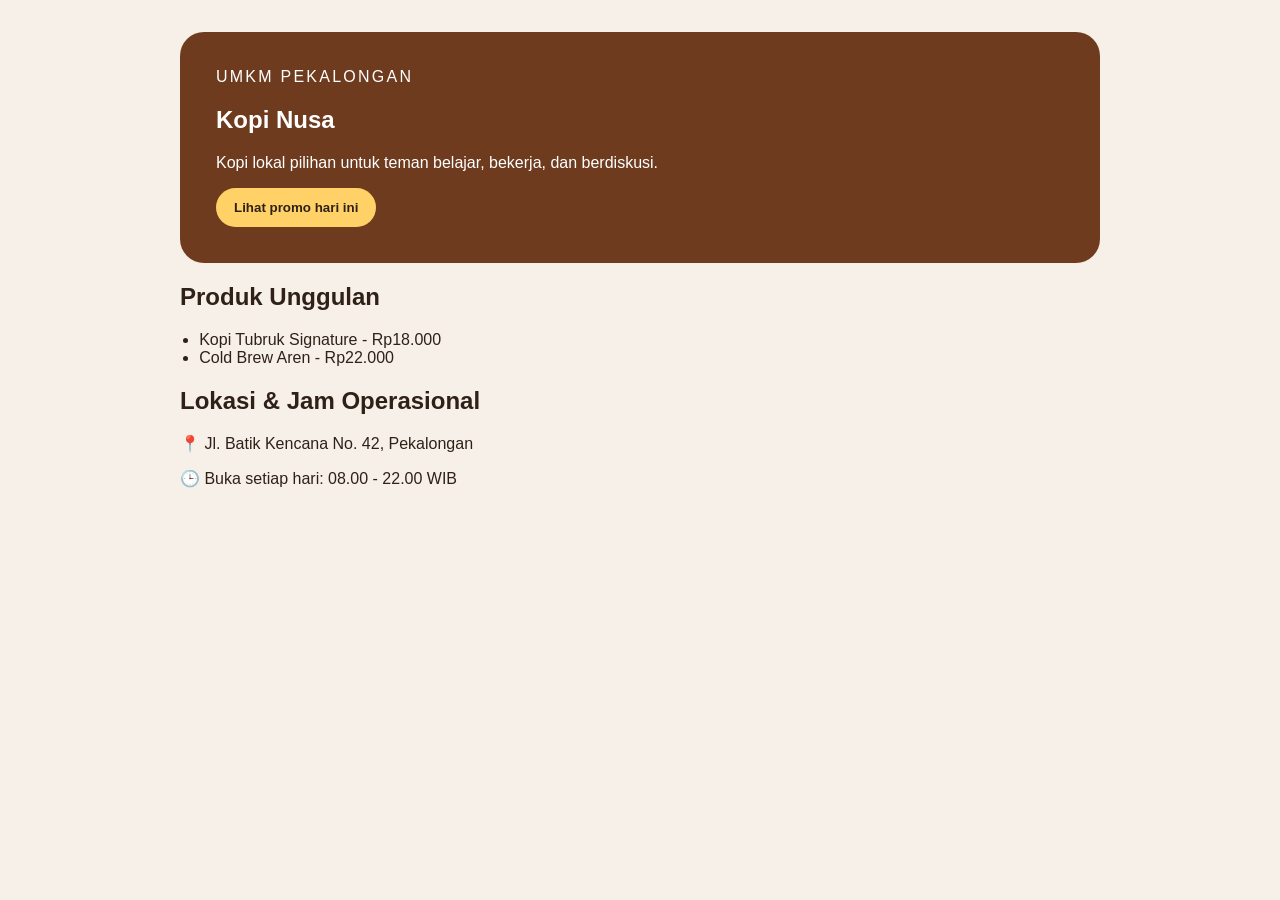
==== index.html @ 7a302ea6 "feat: tambah section informasi lokasi dan jam buka UMKM" ====
<!DOCTYPE html>
<html lang="id">
    <head>
        <meta charset="UTF-8"/>
        <meta name="viewport" content="width=device-width, initial-scale=1">
        <title>Kopi Nusa - Website UMKM</title>
        <link rel="stylesheet" href="css/style.css">
  </head>
  <body>
    <main class="page">
      <section class="hero">
        <p class="eyebrow">UMKM Pekalongan</p>
        <h1>Kopi Nusa</h1>
        <p>Kopi lokal pilihan untuk teman belajar, bekerja, dan berdiskusi.</p>
        <button id="promoButton" type="button">Lihat promo hari ini</button>
      </section>
      
        <section aria-labelledby="produk-title">
          <h2 id="produk-title">Produk Unggulan</h2>
          <ul class="products">
            <li>Kopi Tubruk Signature - Rp18.000</li>
            <li>Cold Brew Aren - Rp22.000</li>
          </ul>
        </section>

        <!-- Tambahan Section Jam Buka dan Lokasi -->
        <section aria-labelledby="lokasi-title">
          <h2 id="lokasi-title">Lokasi & Jam Operasional</h2>
          <p>📍 Jl. Batik Kencana No. 42, Pekalongan</p>
          <p>🕒 Buka setiap hari: 08.00 - 22.00 WIB</p>
        </section>
      </main>
      <script src="js/script.js"></script>
    </body>
  </html>
---- css/style.css ----
body {
  margin: 0;
  color: #2f2118;
  background: #f6f0e8;
  font-family: Arial, sans-serif;
}

.page {
  max-width: 920px;
  margin: 0 auto;
  padding: 32px 20px;
}

.hero {
  padding: 36px;
  color: white;
  background: #6f3b1f;
  border-radius: 24px;
}

.eyebrow {
  margin: 0 0 8px;
  letter-spacing: 0.14em;
  text-transform: uppercase;
}

.products {
  padding-left: 1.2rem;
}

button {
  padding: 12px 18px;
  color: #2f2118;
  font-weight: 700;
  cursor: pointer;
  background: #ffd166;
  border: 0;
  border-radius: 999px;
}
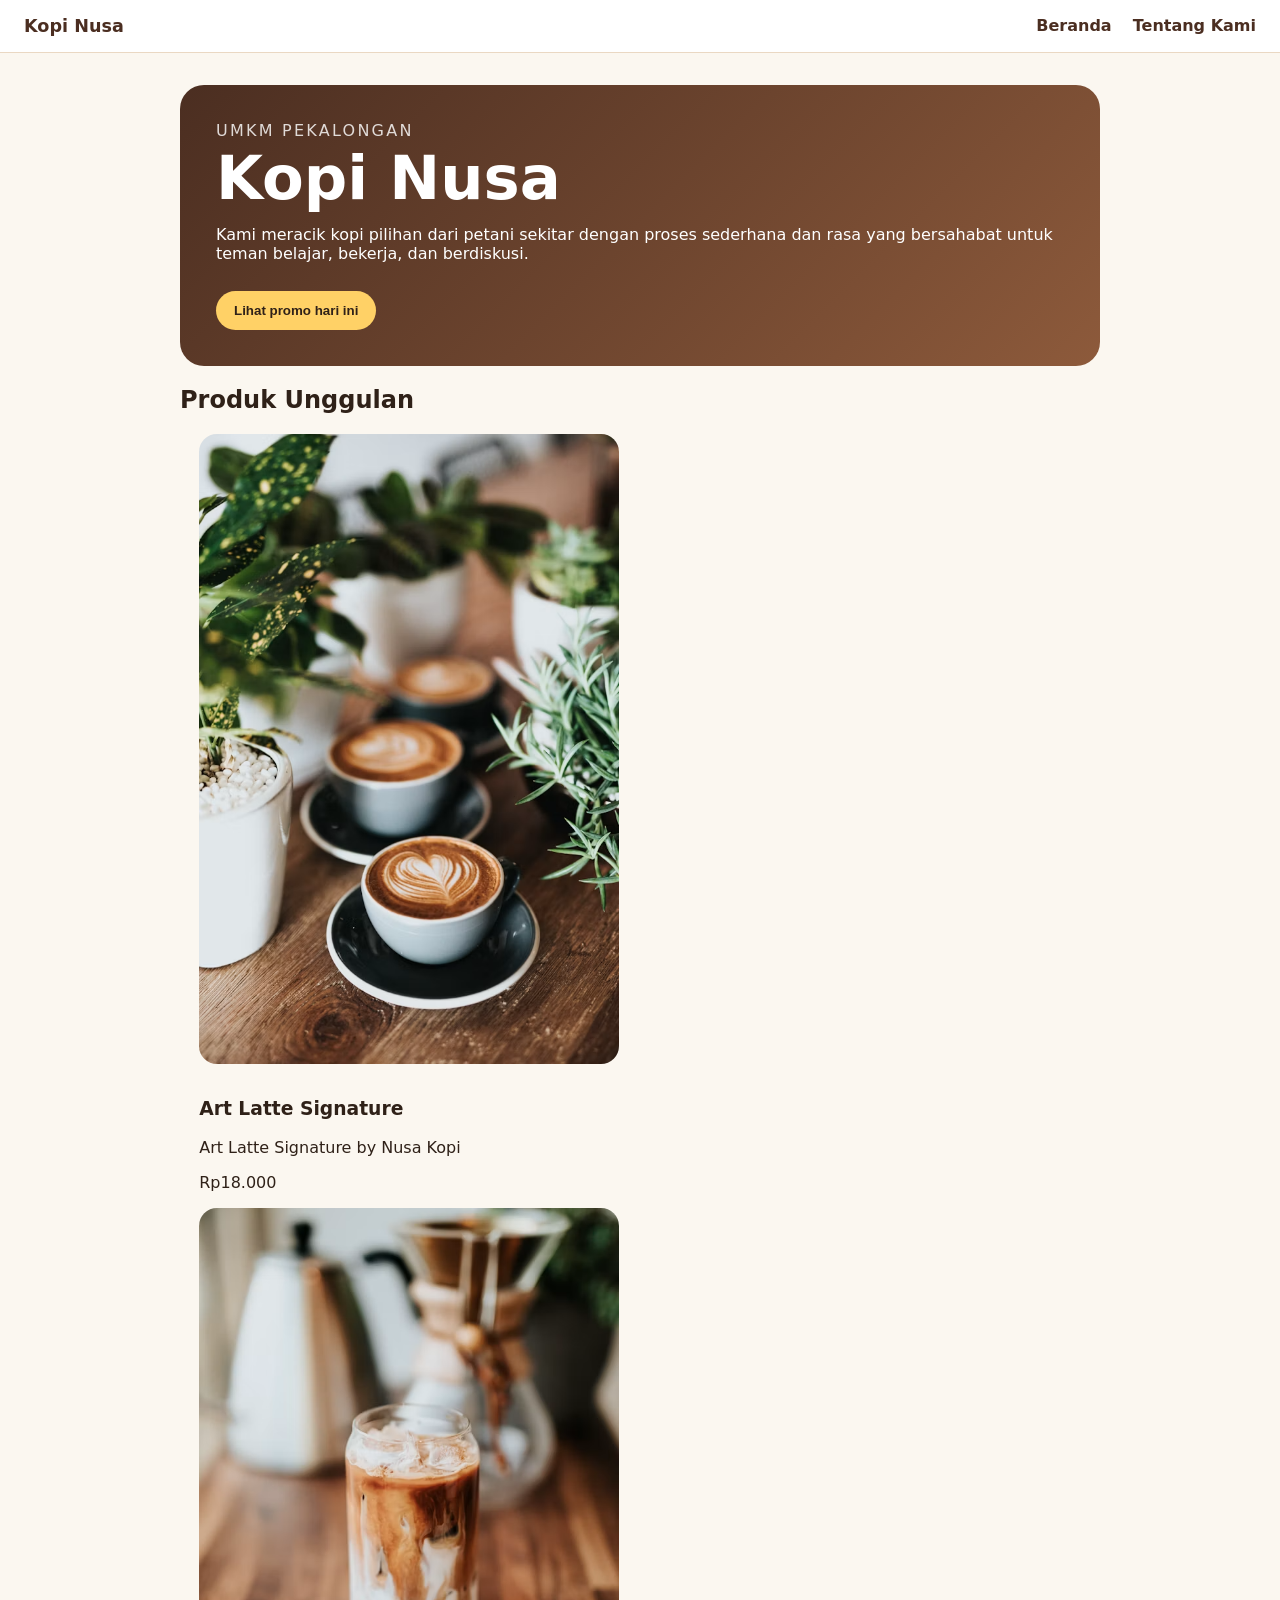
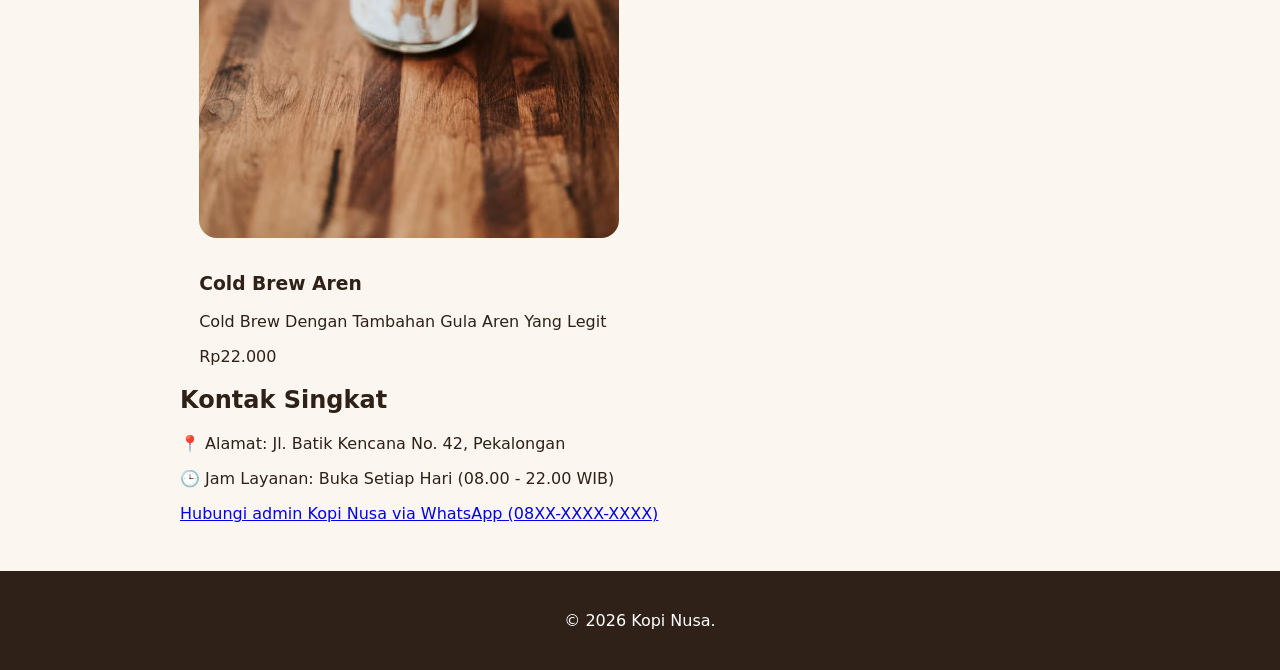
==== commit 3382e17c: "feat: Implementasi landmark semantik" ====
--- a/index.html
+++ b/index.html
@@ -1,35 +1,62 @@
 <!DOCTYPE html>
 <html lang="id">
-    <head>
-        <meta charset="UTF-8"/>
-        <meta name="viewport" content="width=device-width, initial-scale=1">
-        <title>Kopi Nusa - Website UMKM</title>
-        <link rel="stylesheet" href="css/style.css">
-  </head>
-  <body>
-    <main class="page">
-      <section class="hero">
-        <p class="eyebrow">UMKM Pekalongan</p>
-        <h1>Kopi Nusa</h1>
-        <p>Kopi lokal pilihan untuk teman belajar, bekerja, dan berdiskusi.</p>
-        <button id="promoButton" type="button">Lihat promo hari ini</button>
-      </section>
+<head>
+    <meta charset="UTF-8"/>
+    <meta name="viewport" content="width=device-width, initial-scale=1">
+    <title>Kopi Nusa - Beranda</title>
+    <link rel="stylesheet" href="css/style.css">
+</head>
+<body>
+    <a href="#konten" class="skip-link">Lewati ke konten utama</a>
+
+    <header class="site-header">
+        <a class="brand" href="index.html">Kopi Nusa</a>
+        <nav aria-label="Navigasi Utama">
+            <a href="index.html" aria-current="page">Beranda</a>
+            <a href="tentang.html">Tentang Kami</a>
+        </nav>
+    </header>
+
+    <main id="konten" class="page">
+        <section class="hero" aria-labelledby="hero-title">
+            <p class="eyebrow">UMKM Pekalongan</p>
+            <h1 id="hero-title">Kopi Nusa</h1>
+            <p>Kami meracik kopi pilihan dari petani sekitar dengan proses sederhana dan rasa yang bersahabat untuk teman belajar, bekerja, dan berdiskusi.</p>
+            <button id="promoButton" type="button">Lihat promo hari ini</button>
+        </section>
       
         <section aria-labelledby="produk-title">
-          <h2 id="produk-title">Produk Unggulan</h2>
-          <ul class="products">
-            <li>Kopi Tubruk Signature - Rp18.000</li>
-            <li>Cold Brew Aren - Rp22.000</li>
-          </ul>
+            <h2 id="produk-title">Produk Unggulan</h2>
+            <div class="products">
+                <article>
+                    <img class="profile-image" src="assets/images/art-latte.png" alt="Secangkir Art Latte Signature hangat di atas meja kayu" />
+                    <h3>Art Latte Signature</h3>
+                    <p>Art Latte Signature by Nusa Kopi</p>
+                    <p>Rp18.000</p>
+                </article>
+                <article>
+                    <img class="profile-image" src="assets/images/aren-cold-brew.png" alt="Es Cold Brew Aren segar dalam gelas kaca" />
+                    <h3>Cold Brew Aren</h3>
+                    <p>Cold Brew Dengan Tambahan Gula Aren Yang Legit</p>
+                    <p>Rp22.000</p>
+                </article>
+            </div>
         </section>
 
-        <!-- Tambahan Section Jam Buka dan Lokasi -->
-        <section aria-labelledby="lokasi-title">
-          <h2 id="lokasi-title">Lokasi & Jam Operasional</h2>
-          <p>📍 Jl. Batik Kencana No. 42, Pekalongan</p>
-          <p>🕒 Buka setiap hari: 08.00 - 22.00 WIB</p>
+        <section id="kontak-singkat" aria-labelledby="kontak-heading">
+            <h2 id="kontak-heading">Kontak Singkat</h2>
+            <p>📍 Alamat: Jl. Batik Kencana No. 42, Pekalongan</p>
+            <p>🕒 Jam Layanan: Buka Setiap Hari (08.00 - 22.00 WIB)</p>
+            <p>
+                <a href="https://wa.me/+6287643467357" target="_blank" rel="noopener noreferrer">Hubungi admin Kopi Nusa via WhatsApp (08XX-XXXX-XXXX)</a>
+            </p>
         </section>
-      </main>
-      <script src="js/script.js"></script>
-    </body>
-  </html>+    </main>
+
+    <footer class="site-footer">
+        <p>&copy; 2026 Kopi Nusa.</p>
+    </footer>
+
+    <script src="js/script.js"></script>
+</body>
+</html>
--- a/css/style.css
+++ b/css/style.css
@@ -1,35 +1,107 @@
 body {
   margin: 0;
+  background: #fbf7f0;
   color: #2f2118;
-  background: #f6f0e8;
-  font-family: Arial, sans-serif;
+  font-family: system-ui, -apple-system, BlinkMacSystemFont, "Segoe UI", sans-serif;
 }
 
-.page {
+main.page {
   max-width: 920px;
   margin: 0 auto;
   padding: 32px 20px;
 }
 
+.skip-link { 
+  position: absolute; 
+  left: -9999px; 
+  padding: 8px 12px; 
+  color: white; 
+  background: #2f2118; 
+}
+.skip-link:focus { top: 8px; left: 8px; }
+
+a:focus-visible, button:focus-visible { 
+  outline: 3px solid #2563eb; 
+  outline-offset: 4px; 
+}
+
+.site-header {
+  position: sticky;
+  top: 0;
+  padding: 16px 24px;
+  background: white;
+  border-bottom: 1px solid #ead8c3;
+}
+
+.site-header::after {
+  content: "";
+  display: table;
+  clear: both;
+}
+
+.brand {
+  float: left;
+  color: #4b2e21;
+  font-weight: 800;
+  font-size: 1.1rem;
+  text-decoration: none;
+}
+
+nav {
+  float: right;
+}
+
+nav a {
+  display: inline-block;
+  margin-left: 16px;
+  color: #4b2e21;
+  font-weight: 700;
+  text-decoration: none;
+}
+
+nav a[aria-current="page"] { 
+  font-weight: 800;
+}
+
 .hero {
   padding: 36px;
+  border-radius: 24px;
+  background: linear-gradient(135deg, #4b2e21, #8d5a3b);
   color: white;
-  background: #6f3b1f;
-  border-radius: 24px;
 }
 
 .eyebrow {
   margin: 0 0 8px;
   letter-spacing: 0.14em;
   text-transform: uppercase;
+  opacity: 0.82;
+}
+
+h1 {
+  margin: 0 0 16px 0;
+  font-size: clamp(2rem, 7vw, 3.8rem);
+  line-height: 1;
 }
 
 .products {
   padding-left: 1.2rem;
 }
 
+.profile-image {
+  width: 100%;
+  max-width: 420px;
+  border-radius: 18px;
+  object-fit: cover;
+  margin-bottom: 12px;
+}
+
+ul {
+  line-height: 1.8;
+}
+
 button {
   padding: 12px 18px;
+  margin-top: 12px;
   color: #2f2118;
   font-weight: 700;
   cursor: pointer;
@@ -37,3 +109,10 @@
   border: 0;
   border-radius: 999px;
 }
+
+.site-footer {
+  padding: 24px;
+  background: #2f2118;
+  color: white;
+  text-align: center;
+}
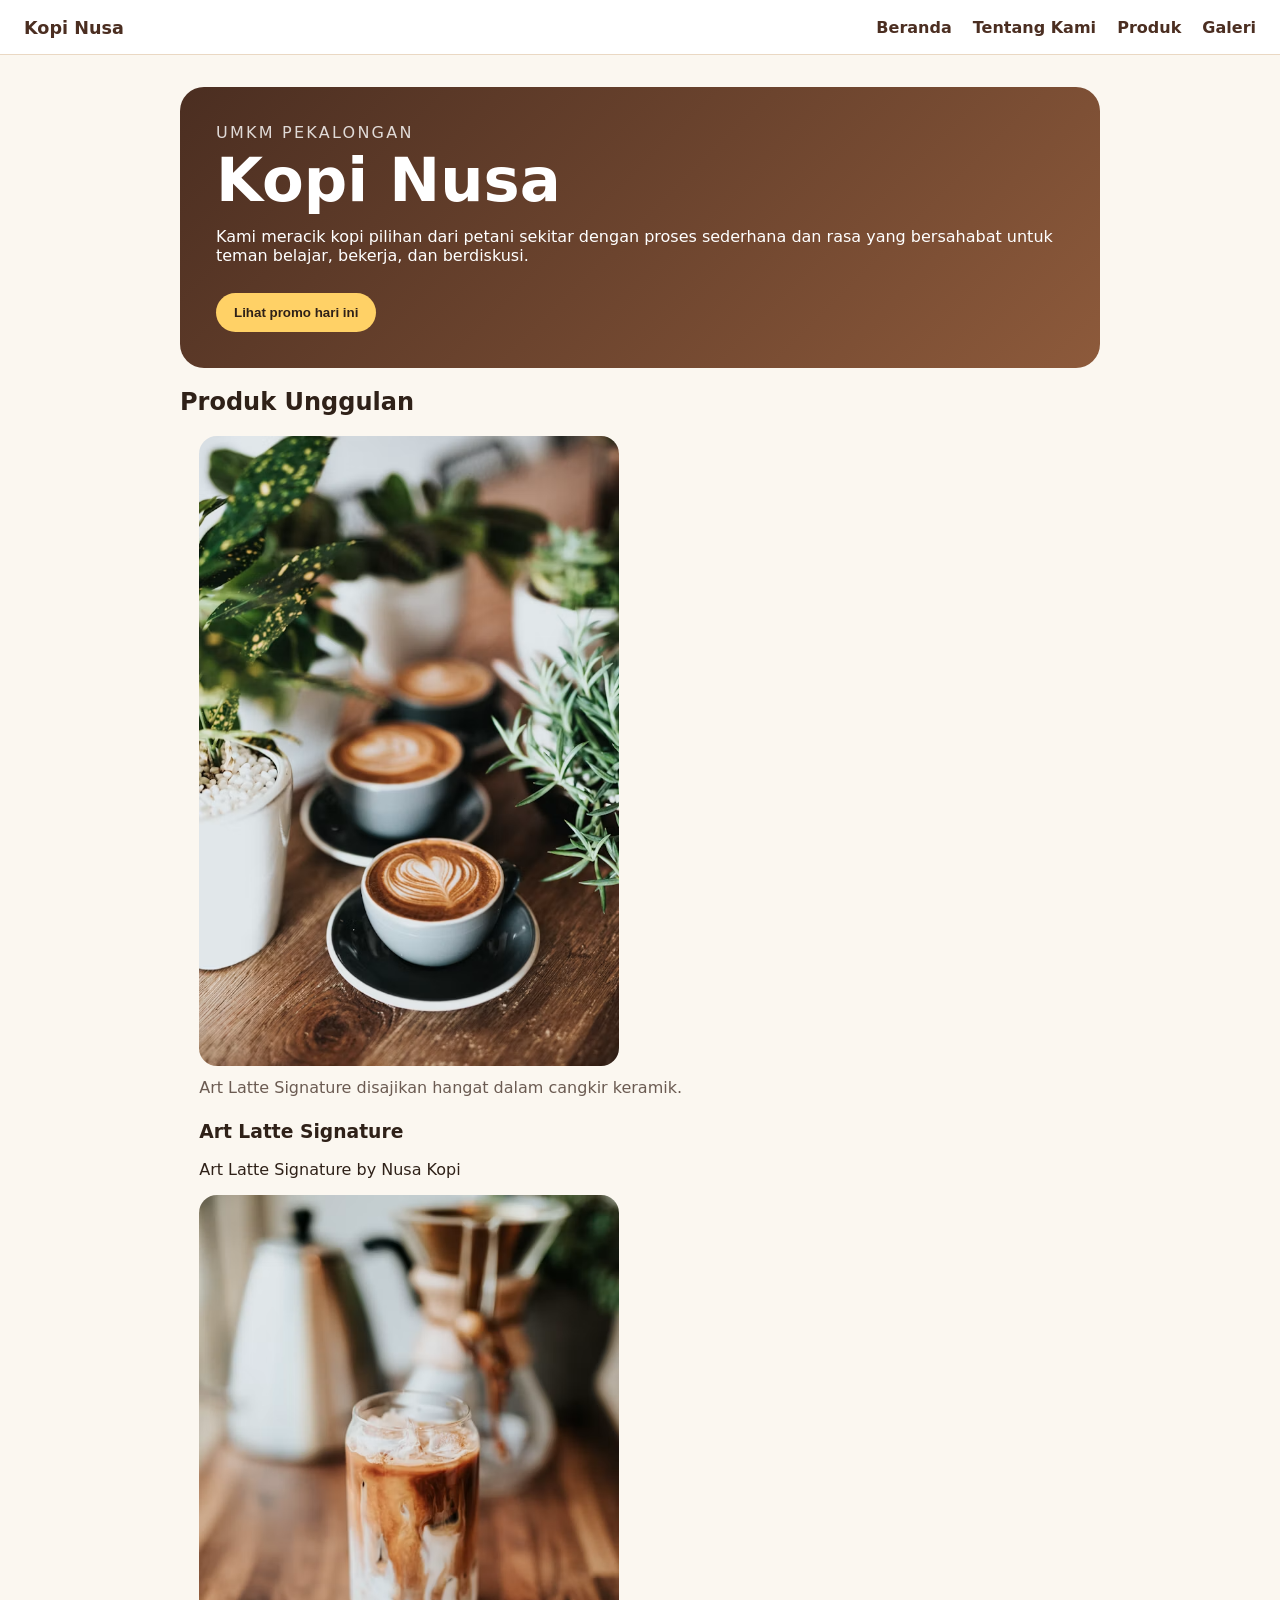
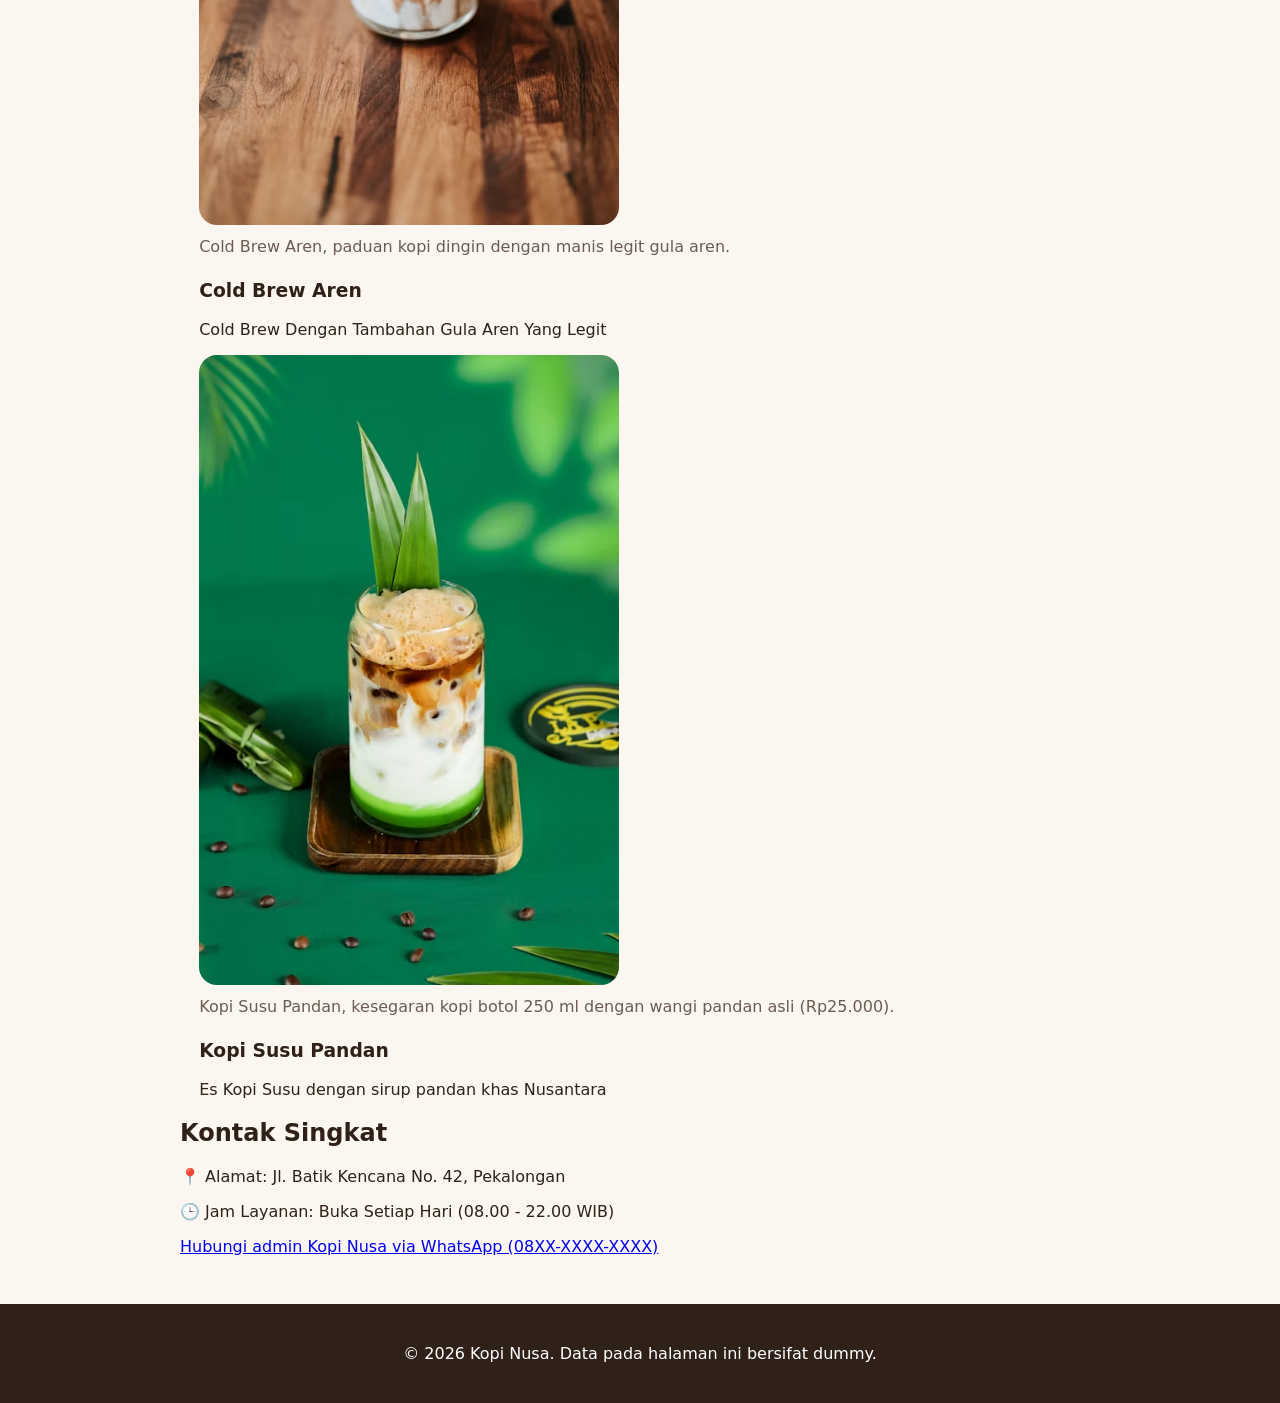
==== commit 6c085ef2: "Menyelesaikan P03: Menambahkan Media, Tabel, dan Katalog" ====
--- a/index.html
+++ b/index.html
@@ -10,10 +10,14 @@
     <a href="#konten" class="skip-link">Lewati ke konten utama</a>
 
     <header class="site-header">
-        <a class="brand" href="index.html">Kopi Nusa</a>
-        <nav aria-label="Navigasi Utama">
-            <a href="index.html" aria-current="page">Beranda</a>
-            <a href="tentang.html">Tentang Kami</a>
+        <nav class="nav" aria-label="Navigasi utama">
+            <a class="brand" href="index.html">Kopi Nusa</a>
+            <ul>
+                <li><a aria-current="page" href="index.html">Beranda</a></li>
+                <li><a href="tentang.html">Tentang Kami</a></li>
+                <li><a href="produk.html">Produk</a></li>
+                <li><a href="galeri.html">Galeri</a></li>
+            </ul>
         </nav>
     </header>
 
@@ -29,16 +33,32 @@
             <h2 id="produk-title">Produk Unggulan</h2>
             <div class="products">
                 <article>
-                    <img class="profile-image" src="assets/images/art-latte.png" alt="Secangkir Art Latte Signature hangat di atas meja kayu" />
+                    <figure>
+                        <img class="profile-image" src="assets/images/art-latte.png" alt="Secangkir Art Latte Signature hangat di atas meja kayu dengan pola latte art daun" />
+                        <figcaption>Art Latte Signature disajikan hangat dalam cangkir keramik.</figcaption>
+                    </figure>
                     <h3>Art Latte Signature</h3>
                     <p>Art Latte Signature by Nusa Kopi</p>
-                    <p>Rp18.000</p>
                 </article>
                 <article>
-                    <img class="profile-image" src="assets/images/aren-cold-brew.png" alt="Es Cold Brew Aren segar dalam gelas kaca" />
+                    <figure>
+                        <img class="profile-image" src="assets/images/aren-cold-brew.png" alt="Es Cold Brew Aren segar dalam gelas kaca transparan dengan es batu" />
+                        <figcaption>Cold Brew Aren, paduan kopi dingin dengan manis legit gula aren.</figcaption>
+                    </figure>
                     <h3>Cold Brew Aren</h3>
                     <p>Cold Brew Dengan Tambahan Gula Aren Yang Legit</p>
-                    <p>Rp22.000</p>
+                </article>
+                <article>
+                    <figure>
+                        <img class="profile-image" 
+                             src="assets/images/kopi-susu-pandan.png" 
+                             srcset="assets/images/kopi-susu-pandan.png 400w, assets/images/kopi-susu-pandan.png 800w" 
+                             sizes="(max-width: 600px) 400px, 800px" 
+                             alt="Es kopi susu dengan gradasi sirup pandan hijau di bagian bawah gelas kaca" />
+                        <figcaption>Kopi Susu Pandan, kesegaran kopi botol 250 ml dengan wangi pandan asli (Rp25.000).</figcaption>
+                    </figure>
+                    <h3>Kopi Susu Pandan</h3>
+                    <p>Es Kopi Susu dengan sirup pandan khas Nusantara</p>
                 </article>
             </div>
         </section>
@@ -54,7 +74,7 @@
     </main>
 
     <footer class="site-footer">
-        <p>&copy; 2026 Kopi Nusa.</p>
+        <p>&copy; 2026 Kopi Nusa. Data pada halaman ini bersifat dummy.</p>
     </footer>
 
     <script src="js/script.js"></script>
--- a/css/style.css
+++ b/css/style.css
@@ -47,19 +47,31 @@
   text-decoration: none;
 }
 
-nav {
-  float: right;
+.nav {
+  display: block;
 }
 
-nav a {
+.nav ul {
+  float: right;
+  list-style: none;
+  margin: 0;
+  padding: 0;
+}
+
+.nav li {
   display: inline-block;
   margin-left: 16px;
+}
+
+.nav a {
   color: #4b2e21;
   font-weight: 700;
   text-decoration: none;
+  display: inline-block;
+  padding-top: 2px;
 }
 
-nav a[aria-current="page"] { 
+.nav a[aria-current="page"] { 
   font-weight: 800;
 }
 
@@ -92,10 +104,9 @@
   max-width: 420px;
   border-radius: 18px;
   object-fit: cover;
-  margin-bottom: 12px;
 }
 
-ul {
+main ul {
   line-height: 1.8;
 }
 
@@ -115,4 +126,12 @@
   background: #2f2118;
   color: white;
   text-align: center;
-}+}
+
+img { max-width: 100%; height: auto; }
+figure { margin: 0 0 24px; }
+figcaption { margin-top: 8px; color: #6b5b52; }
+table { width: 100%; border-collapse: collapse; }
+caption { margin-bottom: 8px; font-weight: 700; text-align: left; }
+th,
+td { padding: 10px; text-align: left; border: 1px solid #dccbbc; }
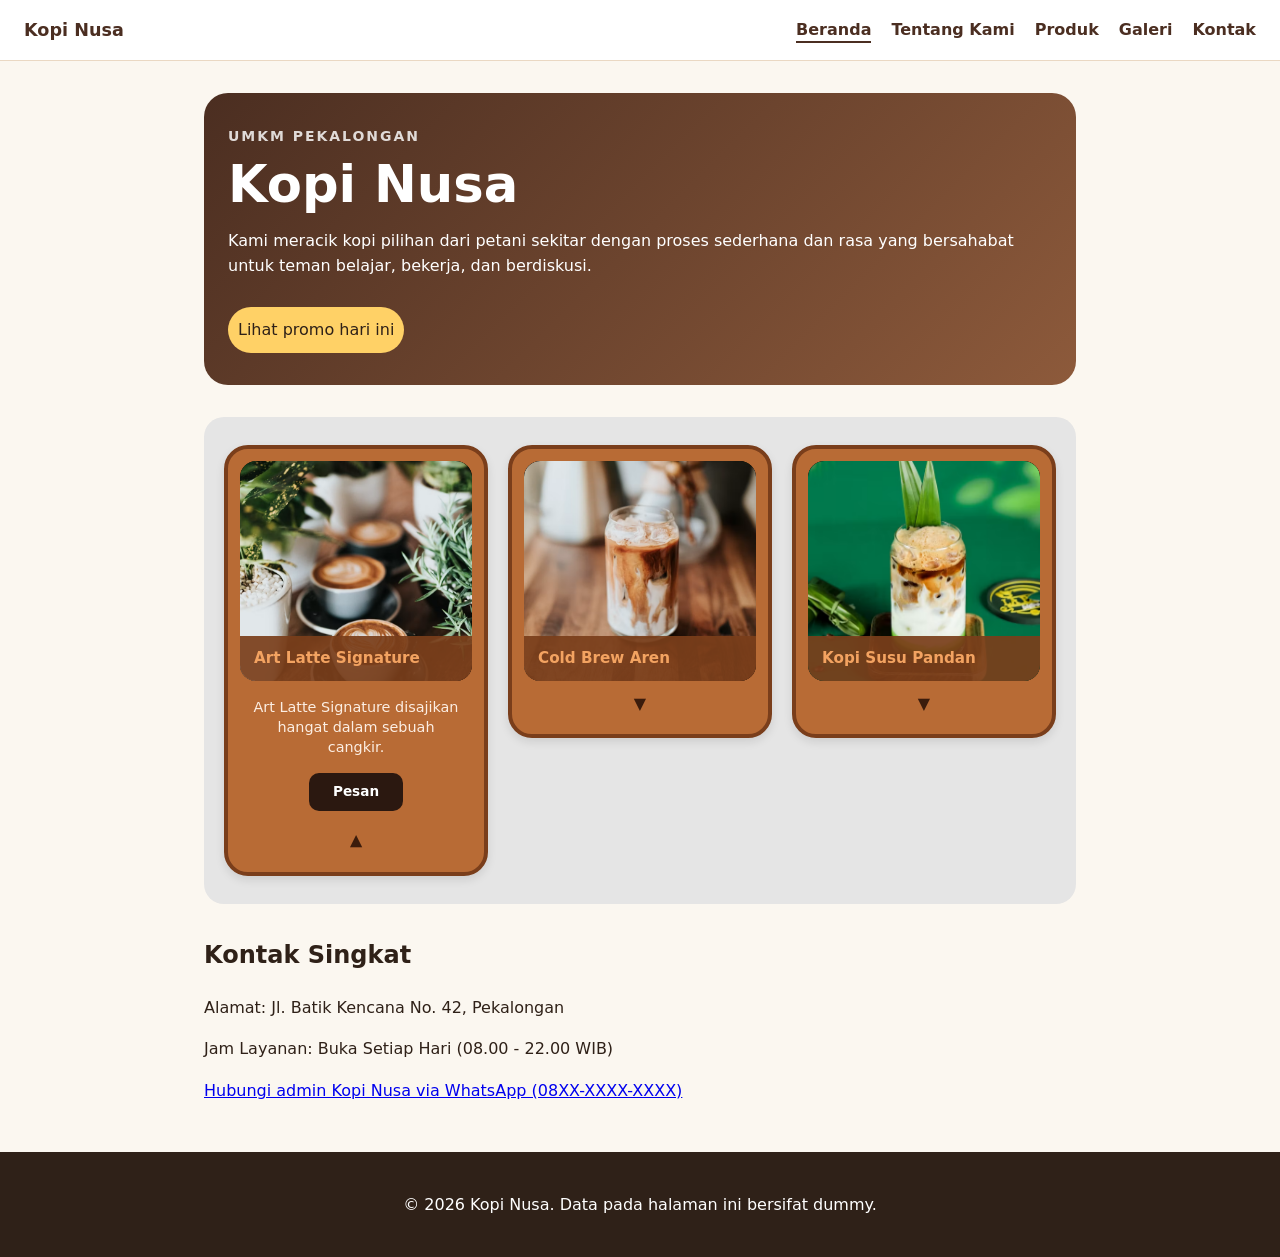
==== commit 4c47d1f5: "feat: menyelesaikan tugas P05 CSS Fundamental dan Design Token" ====
--- a/index.html
+++ b/index.html
@@ -10,13 +10,14 @@
     <a href="#konten" class="skip-link">Lewati ke konten utama</a>
 
     <header class="site-header">
+        <a class="brand" href="index.html">Kopi Nusa</a>
         <nav class="nav" aria-label="Navigasi utama">
-            <a class="brand" href="index.html">Kopi Nusa</a>
             <ul>
                 <li><a aria-current="page" href="index.html">Beranda</a></li>
                 <li><a href="tentang.html">Tentang Kami</a></li>
                 <li><a href="produk.html">Produk</a></li>
                 <li><a href="galeri.html">Galeri</a></li>
+                <li><a href="kontak.html">Kontak</a></li>
             </ul>
         </nav>
     </header>
@@ -28,45 +29,76 @@
             <p>Kami meracik kopi pilihan dari petani sekitar dengan proses sederhana dan rasa yang bersahabat untuk teman belajar, bekerja, dan berdiskusi.</p>
             <button id="promoButton" type="button">Lihat promo hari ini</button>
         </section>
-      
-        <section aria-labelledby="produk-title">
-            <h2 id="produk-title">Produk Unggulan</h2>
-            <div class="products">
-                <article>
-                    <figure>
-                        <img class="profile-image" src="assets/images/art-latte.png" alt="Secangkir Art Latte Signature hangat di atas meja kayu dengan pola latte art daun" />
-                        <figcaption>Art Latte Signature disajikan hangat dalam cangkir keramik.</figcaption>
-                    </figure>
-                    <h3>Art Latte Signature</h3>
-                    <p>Art Latte Signature by Nusa Kopi</p>
-                </article>
-                <article>
-                    <figure>
-                        <img class="profile-image" src="assets/images/aren-cold-brew.png" alt="Es Cold Brew Aren segar dalam gelas kaca transparan dengan es batu" />
-                        <figcaption>Cold Brew Aren, paduan kopi dingin dengan manis legit gula aren.</figcaption>
-                    </figure>
-                    <h3>Cold Brew Aren</h3>
-                    <p>Cold Brew Dengan Tambahan Gula Aren Yang Legit</p>
-                </article>
-                <article>
-                    <figure>
-                        <img class="profile-image" 
-                             src="assets/images/kopi-susu-pandan.png" 
-                             srcset="assets/images/kopi-susu-pandan.png 400w, assets/images/kopi-susu-pandan.png 800w" 
-                             sizes="(max-width: 600px) 400px, 800px" 
-                             alt="Es kopi susu dengan gradasi sirup pandan hijau di bagian bawah gelas kaca" />
-                        <figcaption>Kopi Susu Pandan, kesegaran kopi botol 250 ml dengan wangi pandan asli (Rp25.000).</figcaption>
-                    </figure>
-                    <h3>Kopi Susu Pandan</h3>
-                    <p>Es Kopi Susu dengan sirup pandan khas Nusantara</p>
-                </article>
+
+        <section class="featured-section" aria-label="Daftar Produk Unggulan">
+            <div class="product-container">
+                <div class="product-grid">
+                    
+                    <article class="product-card">
+                        <div class="card-image-box">
+                            <img src="assets/images/art-latte.png" alt="Secangkir Art Latte Signature hangat" />
+                            <div class="card-title-banner">
+                                <h3>Art Latte Signature</h3>
+                            </div>
+                        </div>
+                        <div class="card-body">
+                            <p>Art Latte Signature disajikan hangat dalam sebuah cangkir.</p>
+                            <a href="kontak.html" class="btn-pesan">Pesan</a>
+                        </div>
+                        <div class="card-footer-toggle">
+                            <button type="button" class="btn-toggle" aria-label="Toggle detail Art Latte Signature">
+                                <span class="icon-arrow">&#9660;</span>
+                            </button>
+                        </div>
+                    </article>
+
+                    <article class="product-card collapsed">
+                        <div class="card-image-box">
+                            <img src="assets/images/aren-cold-brew.png" alt="Es Cold Brew Aren segar" />
+                            <div class="card-title-banner">
+                                <h3>Cold Brew Aren</h3>
+                            </div>
+                        </div>
+                        <div class="card-body">
+                            <p>Cold Brew dingin segar dipadukan dengan manis legit gula aren khas Nusantara.</p>
+                            <a href="kontak.html" class="btn-pesan">Pesan</a>
+                        </div>
+                        <div class="card-footer-toggle">
+                            <button type="button" class="btn-toggle" aria-label="Toggle detail Cold Brew Aren">
+                                <span class="icon-arrow">&#9660;</span>
+                            </button>
+                        </div>
+                    </article>
+
+                    <article class="product-card collapsed">
+                        <div class="card-image-box">
+                            <img src="assets/images/kopi-susu-pandan.png" 
+                                 srcset="assets/images/kopi-susu-pandan.png 400w, assets/images/kopi-susu-pandan.png 800w" 
+                                 sizes="(max-width: 600px) 400px, 800px" 
+                                 alt="Es kopi susu dengan sirup pandan" />
+                            <div class="card-title-banner">
+                                <h3>Kopi Susu Pandan</h3>
+                            </div>
+                        </div>
+                        <div class="card-body">
+                            <p>Es Kopi Susu lembut dengan aroma dan rasa sirup pandan asli yang menyegarkan.</p>
+                            <a href="kontak.html" class="btn-pesan">Pesan</a>
+                        </div>
+                        <div class="card-footer-toggle">
+                            <button type="button" class="btn-toggle" aria-label="Toggle detail Kopi Susu Pandan">
+                                <span class="icon-arrow">&#9660;</span>
+                            </button>
+                        </div>
+                    </article>
+
+                </div>
             </div>
         </section>
 
         <section id="kontak-singkat" aria-labelledby="kontak-heading">
             <h2 id="kontak-heading">Kontak Singkat</h2>
-            <p>📍 Alamat: Jl. Batik Kencana No. 42, Pekalongan</p>
-            <p>🕒 Jam Layanan: Buka Setiap Hari (08.00 - 22.00 WIB)</p>
+            <p>Alamat: Jl. Batik Kencana No. 42, Pekalongan</p>
+            <p>Jam Layanan: Buka Setiap Hari (08.00 - 22.00 WIB)</p>
             <p>
                 <a href="https://wa.me/+6287643467357" target="_blank" rel="noopener noreferrer">Hubungi admin Kopi Nusa via WhatsApp (08XX-XXXX-XXXX)</a>
             </p>
--- a/css/style.css
+++ b/css/style.css
@@ -1,98 +1,151 @@
+:root {
+  --color-bg: #fbf7f0;
+  --color-text: #2f2118;
+  --color-primary: #4b2e21;
+  --color-primary-gradient-end: #8d5a3b;
+  --color-primary-hover: #361f15;
+  --color-muted: #6b5b52;
+  --color-surface: #ffffff;
+  --color-border: #ead8c3;
+  --color-border-subtle: #dccbbc;
+  --color-focus: #2563eb;
+  --color-accent: #ffd166;
+
+  --container-max-width: 920px;
+  --radius-sm: 8px;
+  --radius-md: 12px;
+  --radius-lg: 16px;
+  --radius-xl: 24px;
+  --radius-full: 999px;
+
+  --font-base: system-ui, -apple-system, BlinkMacSystemFont, "Segoe UI", sans-serif;
+}
+
+*,
+*::before,
+*::after {
+  box-sizing: border-box;
+}
+
 body {
   margin: 0;
-  background: #fbf7f0;
-  color: #2f2118;
-  font-family: system-ui, -apple-system, BlinkMacSystemFont, "Segoe UI", sans-serif;
+  background: var(--color-bg);
+  color: var(--color-text);
+  font-family: var(--font-base);
+  line-height: 1.6;
 }
 
 main.page {
-  max-width: 920px;
+  max-width: var(--container-max-width);
   margin: 0 auto;
-  padding: 32px 20px;
+  padding: 24px 16px;
 }
 
 .skip-link { 
   position: absolute; 
   left: -9999px; 
   padding: 8px 12px; 
-  color: white; 
-  background: #2f2118; 
-}
-.skip-link:focus { top: 8px; left: 8px; }
-
-a:focus-visible, button:focus-visible { 
-  outline: 3px solid #2563eb; 
-  outline-offset: 4px; 
+  color: var(--color-surface); 
+  background: var(--color-text); 
+  z-index: 1000;
+}
+
+.skip-link:focus { 
+  top: 8px; 
+  left: 8px; 
+}
+
+a:focus-visible, 
+button:focus-visible, 
+input:focus-visible, 
+select:focus-visible, 
+textarea:focus-visible { 
+  outline: 3px solid var(--color-focus); 
+  outline-offset: 2px; 
 }
 
 .site-header {
   position: sticky;
   top: 0;
+  z-index: 100;
+  width: 100%;
   padding: 16px 24px;
-  background: white;
-  border-bottom: 1px solid #ead8c3;
-}
-
-.site-header::after {
-  content: "";
-  display: table;
-  clear: both;
+  background: var(--color-surface);
+  border-bottom: 1px solid var(--color-border);
+  display: flex;
+  justify-content: space-between;
+  align-items: center;
 }
 
 .brand {
-  float: left;
-  color: #4b2e21;
+  color: var(--color-primary);
   font-weight: 800;
   font-size: 1.1rem;
   text-decoration: none;
+  margin: 0;
+  flex-shrink: 0; 
 }
 
 .nav {
-  display: block;
+  display: flex;
+  align-items: center;
 }
 
 .nav ul {
-  float: right;
+  display: flex;
+  align-items: center;
+  gap: 20px; 
   list-style: none;
   margin: 0;
   padding: 0;
 }
 
 .nav li {
-  display: inline-block;
-  margin-left: 16px;
+  margin: 0;
 }
 
 .nav a {
-  color: #4b2e21;
+  color: var(--color-primary);
   font-weight: 700;
   text-decoration: none;
-  display: inline-block;
-  padding-top: 2px;
+  transition: opacity 0.2s ease;
+}
+
+.nav a:hover {
+  opacity: 0.7;
 }
 
 .nav a[aria-current="page"] { 
   font-weight: 800;
+  border-bottom: 2px solid var(--color-primary); 
+  padding-bottom: 2px;
 }
 
 .hero {
-  padding: 36px;
-  border-radius: 24px;
-  background: linear-gradient(135deg, #4b2e21, #8d5a3b);
-  color: white;
+  padding: 32px 24px;
+  border-radius: var(--radius-xl);
+  background: linear-gradient(135deg, var(--color-primary), var(--color-primary-gradient-end));
+  color: var(--color-surface);
 }
 
 .eyebrow {
   margin: 0 0 8px;
+  font-size: 0.875rem;
+  font-weight: 800;
   letter-spacing: 0.14em;
   text-transform: uppercase;
+  color: var(--color-muted);
+}
+
+.hero .eyebrow {
+  color: inherit;
   opacity: 0.82;
 }
 
 h1 {
   margin: 0 0 16px 0;
-  font-size: clamp(2rem, 7vw, 3.8rem);
-  line-height: 1;
+  font-size: clamp(2rem, 6vw, 3.2rem);
+  line-height: 1.1;
 }
 
 .products {
@@ -113,25 +166,344 @@
 button {
   padding: 12px 18px;
   margin-top: 12px;
-  color: #2f2118;
+  color: var(--color-text);
   font-weight: 700;
   cursor: pointer;
-  background: #ffd166;
+  background: var(--color-accent);
   border: 0;
-  border-radius: 999px;
+  border-radius: var(--radius-full);
+}
+
+form {
+  background: var(--color-surface);
+  border: 1px solid var(--color-border);
+  border-radius: var(--radius-lg);
+  padding: 18px;
+  margin-bottom: 24px;
+}
+
+.field {
+  display: block;
+  margin-bottom: 16px;
+}
+
+.field label {
+  display: block;
+  margin-bottom: 6px;
+}
+
+.field input,
+.field select,
+.field textarea {
+  display: block;
+  width: 100%;
+  margin-top: 6px;
+}
+
+label,
+legend {
+  font-weight: 700;
+}
+
+input,
+select,
+textarea,
+button {
+  font: inherit;
+  padding: 10px;
+}
+
+fieldset {
+  display: block;
+  margin: 0 0 16px;
+  padding: 12px 16px;
+  border: 1px solid var(--color-border);
+  border-radius: var(--radius-md);
+}
+
+fieldset label {
+  display: block;
+  margin-bottom: 8px;
+}
+
+#preview-form {
+  padding: 16px;
+  white-space: pre-wrap;
+  background: var(--color-surface);
+  border: 1px solid var(--color-border-subtle);
+  border-radius: var(--radius-md);
+}
+
+img { 
+  max-width: 100%; 
+  height: auto; 
+  display: block;
+}
+
+figure { 
+  margin: 0 0 24px; 
+}
+
+figcaption { 
+  margin-top: 8px; 
+  color: var(--color-muted); 
+  font-size: 0.9rem;
+}
+
+audio {
+  width: 100%;
+  max-width: 400px;
+  margin-top: 12px;
+}
+
+table { 
+  width: 100%; 
+  border-collapse: separate; 
+  border-spacing: 0;
+  background: var(--color-surface);
+  border-radius: var(--radius-md);
+  border: 1px solid var(--color-border);
+  overflow: hidden;
+  margin-top: 16px;
+}
+
+caption { 
+  margin-bottom: 12px; 
+  font-weight: 700; 
+  text-align: left; 
+  color: var(--color-muted);
+}
+
+th,
+td { 
+  padding: 14px 16px; 
+  text-align: left; 
+  border-bottom: 1px solid var(--color-border-subtle); 
+}
+
+th {
+  background-color: var(--color-primary);
+  color: var(--color-surface);
+  font-weight: 700;
+  border-bottom: none;
+}
+
+tbody tr:last-child td {
+  border-bottom: none;
+}
+
+tbody tr:hover {
+  background-color: var(--color-bg);
+  transition: background-color 0.2s ease;
 }
 
 .site-footer {
   padding: 24px;
-  background: #2f2118;
-  color: white;
+  background: var(--color-text);
+  color: var(--color-surface);
   text-align: center;
 }
 
-img { max-width: 100%; height: auto; }
-figure { margin: 0 0 24px; }
-figcaption { margin-top: 8px; color: #6b5b52; }
-table { width: 100%; border-collapse: collapse; }
-caption { margin-bottom: 8px; font-weight: 700; text-align: left; }
-th,
-td { padding: 10px; text-align: left; border: 1px solid #dccbbc; }+.featured-section {
+  max-width: 100%;
+  margin: 32px 0;
+  position: relative;
+  z-index: 1;
+}
+
+.product-container {
+  background-color: #e5e5e5;
+  padding: 24px 16px;
+  border-radius: 20px;
+  margin: 20px 0;
+  max-height: 650px; 
+  overflow-y: auto; 
+}
+
+.product-container::-webkit-scrollbar {
+  width: 8px;
+}
+
+.product-container::-webkit-scrollbar-thumb {
+  background: #7a3e1b;
+  border-radius: 10px;
+}
+
+.product-grid {
+  display: grid;
+  grid-template-columns: 1fr;
+  gap: 20px;
+  align-items: start;
+}
+
+.product-card {
+  display: flex;
+  flex-direction: column;
+  width: 100%;
+  max-width: 100%; 
+  margin: 0; 
+  font-size: 1rem;
+  text-align: left;
+  background-color: #b86b35;
+  border: 4px solid #7a3e1b;
+  border-radius: 24px;
+  padding: 12px;
+  overflow: hidden;
+  box-shadow: 0 4px 10px rgba(0, 0, 0, 0.1);
+  transition: all 0.3s ease;
+}
+
+.card-image-box {
+  position: relative;
+  width: 100%;
+  border-radius: 16px;
+  overflow: hidden;
+  background-color: #000;
+}
+
+.card-image-box img {
+  width: 100%;
+  height: 220px;
+  object-fit: cover;
+  display: block;
+  border-radius: 16px;
+}
+
+.card-title-banner {
+  position: absolute;
+  bottom: 0;
+  left: 0;
+  right: 0;
+  background-color: rgba(122, 62, 27, 0.92);
+  padding: 10px 14px;
+}
+
+.card-title-banner h3 {
+  margin: 0;
+  color: #f3a361;
+  font-size: 0.95rem;
+  font-weight: 600;
+}
+
+.card-body {
+  padding: 16px 12px 8px;
+  color: #ffffff;
+  text-align: center;
+  transition: max-height 0.3s ease, opacity 0.3s ease;
+}
+
+.card-body p {
+  margin: 0 0 16px 0;
+  font-size: 0.9rem;
+  line-height: 1.4;
+  color: #fceee3;
+}
+
+.btn-pesan {
+  display: inline-block;
+  background-color: #2b1810;
+  color: #ffffff;
+  padding: 8px 24px;
+  border-radius: 10px;
+  text-decoration: none;
+  font-weight: 700;
+  font-size: 0.85rem;
+  transition: background-color 0.2s ease;
+}
+
+.btn-pesan:hover {
+  background-color: #120905;
+}
+
+.card-footer-toggle {
+  padding: 6px 0 2px;
+  text-align: center;
+}
+
+.btn-toggle {
+  background: transparent;
+  border: none;
+  color: #3b1c0c;
+  cursor: pointer;
+  padding: 4px 12px;
+  margin: 0;
+  font-size: 1rem;
+}
+
+.icon-arrow {
+  display: inline-block;
+  transition: transform 0.3s ease;
+}
+
+.product-card.collapsed .card-body {
+  display: none;
+}
+
+.product-card:not(.collapsed) .icon-arrow {
+  transform: rotate(180deg);
+}
+
+.gallery-list {
+  display: grid;
+  grid-template-columns: 1fr;
+  gap: 20px;
+  margin-top: 16px;
+}
+
+.media-card {
+  background: var(--color-surface);
+  border: 1px solid var(--color-border);
+  border-radius: var(--radius-lg);
+  padding: 12px;
+  overflow: hidden;
+}
+
+.media-card img {
+  border-radius: var(--radius-md);
+  width: 100%;
+  height: 220px;
+  object-fit: cover;
+}
+
+@media (min-width: 640px) {
+  main.page {
+    padding: 32px 24px;
+  }
+
+  .product-grid {
+    grid-template-columns: repeat(2, 1fr);
+  }
+
+  .gallery-list {
+    grid-template-columns: repeat(2, 1fr);
+  }
+
+  .product-container {
+    padding: 28px 20px;
+  }
+}
+
+@media (min-width: 900px) {
+  .product-grid {
+    grid-template-columns: repeat(3, 1fr);
+  }
+}
+
+@media (max-width: 640px) {
+  .site-header {
+    flex-direction: column;
+    gap: 12px;
+    padding: 14px 16px;
+    text-align: center;
+  }
+
+  .nav ul {
+    gap: 12px;
+    flex-wrap: wrap;
+    justify-content: center;
+  }
+
+  .hero {
+    padding: 24px 18px;
+  }
+}
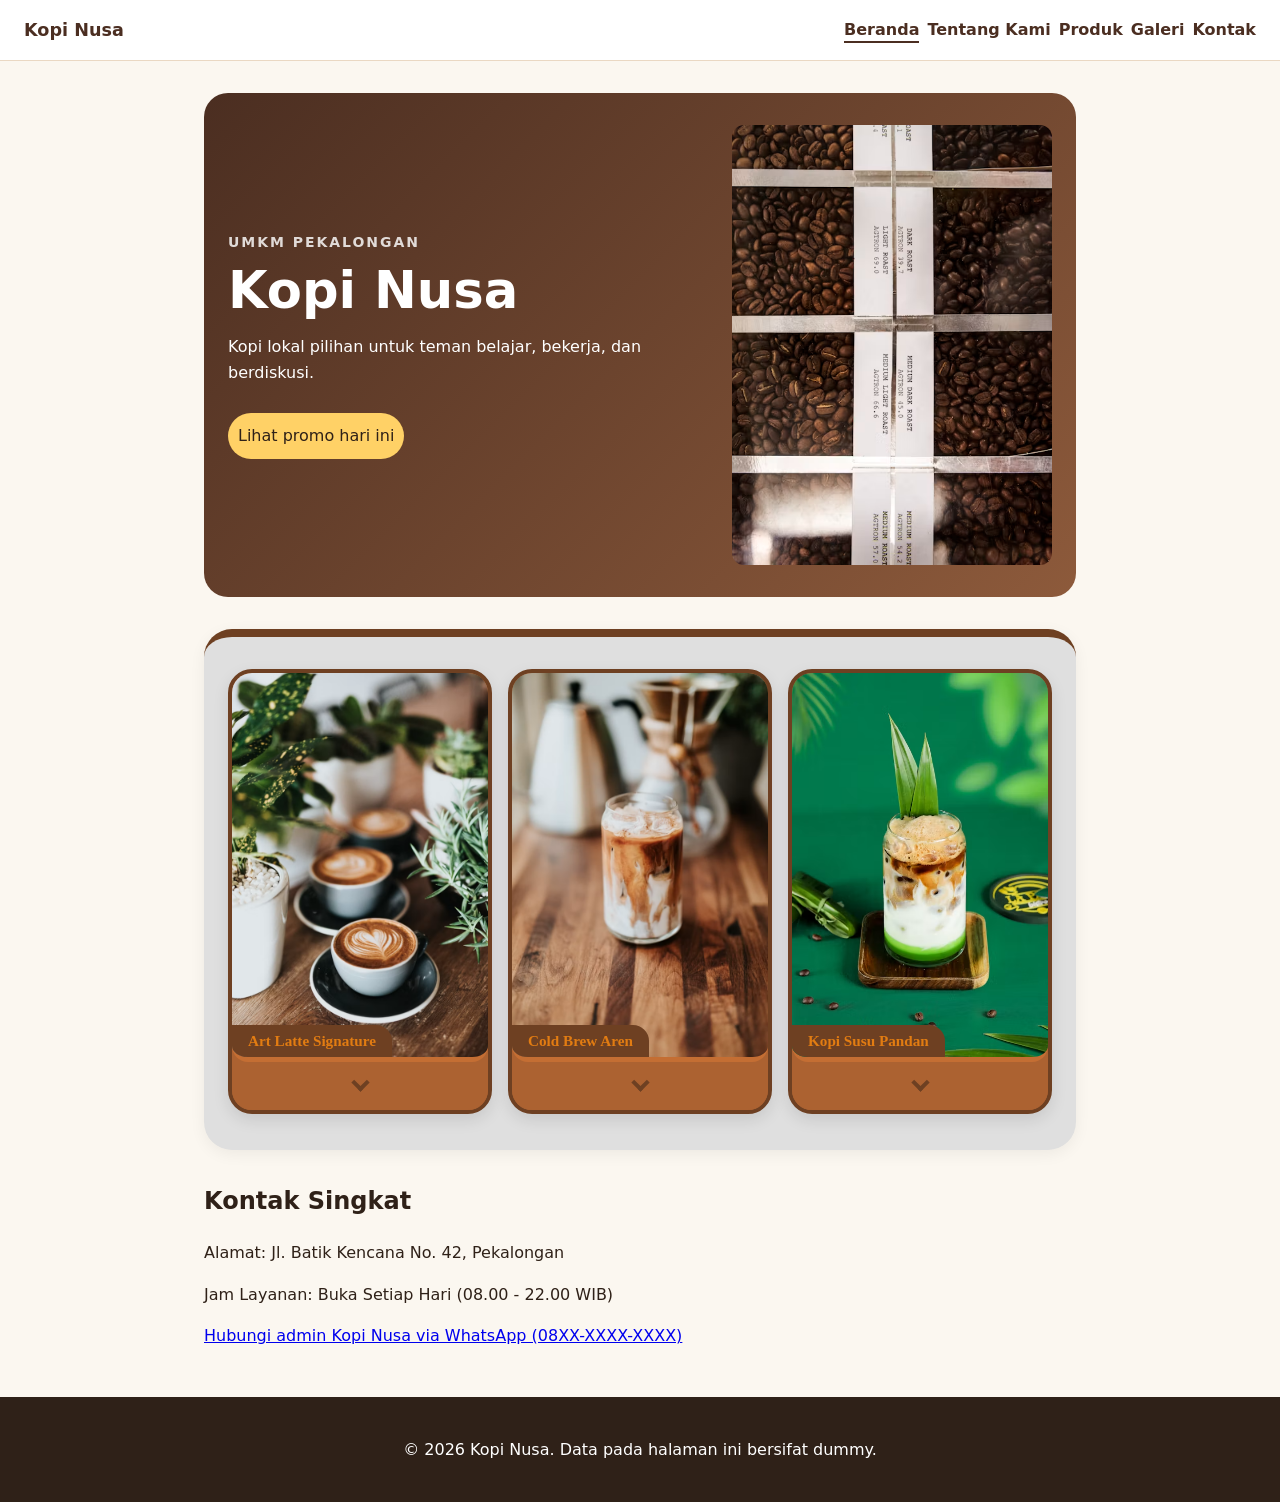
==== commit bf3ef517: "Menyelesaikan materi P06-layout flexbox grid" ====
--- a/index.html
+++ b/index.html
@@ -24,17 +24,20 @@
 
     <main id="konten" class="page">
         <section class="hero" aria-labelledby="hero-title">
-            <p class="eyebrow">UMKM Pekalongan</p>
-            <h1 id="hero-title">Kopi Nusa</h1>
-            <p>Kami meracik kopi pilihan dari petani sekitar dengan proses sederhana dan rasa yang bersahabat untuk teman belajar, bekerja, dan berdiskusi.</p>
-            <button id="promoButton" type="button">Lihat promo hari ini</button>
+            <div class="hero-content">
+                <p class="eyebrow">UMKM Pekalongan</p>
+                <h1 id="hero-title">Kopi Nusa</h1>
+                <p>Kopi lokal pilihan untuk teman belajar, bekerja, dan berdiskusi.</p>
+                <button id="promoButton" type="button">Lihat promo hari ini</button>
+            </div>
+            <img class="hero-image" src="assets/images/etalase-kopi.png" alt="Etalase Kopi Nusa berisi kemasan kopi lokal" />
         </section>
 
         <section class="featured-section" aria-label="Daftar Produk Unggulan">
             <div class="product-container">
                 <div class="product-grid">
                     
-                    <article class="product-card">
+                    <article class="product-card collapsed">
                         <div class="card-image-box">
                             <img src="assets/images/art-latte.png" alt="Secangkir Art Latte Signature hangat" />
                             <div class="card-title-banner">
@@ -46,7 +49,7 @@
                             <a href="kontak.html" class="btn-pesan">Pesan</a>
                         </div>
                         <div class="card-footer-toggle">
-                            <button type="button" class="btn-toggle" aria-label="Toggle detail Art Latte Signature">
+                            <button type="button" class="btn-toggle" aria-expanded="true" aria-label="Toggle detail Art Latte Signature">
                                 <span class="icon-arrow">&#9660;</span>
                             </button>
                         </div>
@@ -64,7 +67,7 @@
                             <a href="kontak.html" class="btn-pesan">Pesan</a>
                         </div>
                         <div class="card-footer-toggle">
-                            <button type="button" class="btn-toggle" aria-label="Toggle detail Cold Brew Aren">
+                            <button type="button" class="btn-toggle" aria-expanded="false" aria-label="Toggle detail Cold Brew Aren">
                                 <span class="icon-arrow">&#9660;</span>
                             </button>
                         </div>
@@ -85,7 +88,7 @@
                             <a href="kontak.html" class="btn-pesan">Pesan</a>
                         </div>
                         <div class="card-footer-toggle">
-                            <button type="button" class="btn-toggle" aria-label="Toggle detail Kopi Susu Pandan">
+                            <button type="button" class="btn-toggle" aria-expanded="false" aria-label="Toggle detail Kopi Susu Pandan">
                                 <span class="icon-arrow">&#9660;</span>
                             </button>
                         </div>
--- a/css/style.css
+++ b/css/style.css
@@ -4,12 +4,19 @@
   --color-primary: #4b2e21;
   --color-primary-gradient-end: #8d5a3b;
   --color-primary-hover: #361f15;
+  --color-primary-strong: #2f2118;
   --color-muted: #6b5b52;
   --color-surface: #ffffff;
   --color-border: #ead8c3;
   --color-border-subtle: #dccbbc;
   --color-focus: #2563eb;
   --color-accent: #ffd166;
+
+  --space-1: 4px;
+  --space-2: 8px;
+  --space-3: 16px;
+  --space-4: 24px;
+  --space-5: 32px;
 
   --container-max-width: 920px;
   --radius-sm: 8px;
@@ -78,23 +85,25 @@
 }
 
 .brand {
+  margin-bottom: 0;
   color: var(--color-primary);
   font-weight: 800;
   font-size: 1.1rem;
   text-decoration: none;
-  margin: 0;
-  flex-shrink: 0; 
+  flex-shrink: 0;
 }
 
 .nav {
   display: flex;
+  gap: var(--space-3);
   align-items: center;
+  justify-content: space-between;
 }
 
 .nav ul {
   display: flex;
-  align-items: center;
-  gap: 20px; 
+  gap: var(--space-2);
+  flex-wrap: wrap;
   list-style: none;
   margin: 0;
   padding: 0;
@@ -122,10 +131,21 @@
 }
 
 .hero {
+  display: grid;
+  grid-template-columns: 1.2fr 0.8fr;
+  gap: var(--space-4);
+  align-items: center;
   padding: 32px 24px;
   border-radius: var(--radius-xl);
   background: linear-gradient(135deg, var(--color-primary), var(--color-primary-gradient-end));
   color: var(--color-surface);
+}
+
+.hero-image {
+  width: 100%;
+  border-radius: var(--radius-md);
+  display: block;
+  object-fit: cover;
 }
 
 .eyebrow {
@@ -304,6 +324,88 @@
   text-align: center;
 }
 
+/* Layout P06 - Grid dua dimensi untuk Product & Galeri */
+.product-grid,
+.gallery-grid {
+  display: grid;
+  grid-template-columns: repeat(3, minmax(0, 1fr));
+  gap: var(--space-3);
+  align-items: start;
+}
+
+.gallery-grid {
+  grid-template-columns: repeat(2, minmax(0, 1fr));
+}
+
+/* Layout P06 - Flexbox satu dimensi untuk Product Card standar */
+.product-card {
+  display: flex;
+  flex-direction: column;
+  position: relative;
+  width: 100%;
+  max-width: 100%;
+  margin: 0;
+  font-size: 1rem;
+  text-align: left;
+  background: var(--color-surface);
+  border: 1px solid var(--color-border);
+  border-radius: var(--radius-lg);
+  padding: var(--space-3);
+  box-shadow: 0 2px 8px rgba(0, 0, 0, 0.05);
+}
+
+.product-card h3 {
+  margin: var(--space-2) 0 var(--space-1);
+  color: var(--color-primary);
+}
+
+.product-card .price {
+  font-weight: 700;
+  color: var(--color-primary);
+  margin: var(--space-1) 0 var(--space-3);
+}
+
+.product-badge {
+  align-self: flex-start;
+  padding: 0.25rem var(--space-2);
+  color: var(--color-primary-strong);
+  font-size: 0.875rem;
+  font-weight: 800;
+  background: #fef3c7;
+  border-radius: 999px;
+}
+
+.card-actions {
+  display: flex;
+  gap: var(--space-2);
+  align-items: center;
+  flex-wrap: wrap;
+  margin-top: auto;
+}
+
+.card-actions a.button {
+  display: inline-block;
+  padding: 8px 16px;
+  background: var(--color-primary);
+  color: var(--color-surface);
+  text-decoration: none;
+  font-weight: 700;
+  font-size: 0.875rem;
+  border-radius: var(--radius-full);
+  transition: background-color 0.2s ease;
+}
+
+.card-actions a.button:hover {
+  background: var(--color-primary-hover);
+}
+
+.card-actions a:not(.button) {
+  color: var(--color-primary);
+  font-size: 0.875rem;
+  text-decoration: underline;
+}
+
+/* Featured Section (Mockup Khusus Index) */
 .featured-section {
   max-width: 100%;
   margin: 32px 0;
@@ -311,143 +413,159 @@
   z-index: 1;
 }
 
-.product-container {
-  background-color: #e5e5e5;
-  padding: 24px 16px;
-  border-radius: 20px;
-  margin: 20px 0;
-  max-height: 650px; 
-  overflow-y: auto; 
-}
-
-.product-container::-webkit-scrollbar {
-  width: 8px;
-}
-
-.product-container::-webkit-scrollbar-thumb {
-  background: #7a3e1b;
-  border-radius: 10px;
-}
-
-.product-grid {
-  display: grid;
-  grid-template-columns: 1fr;
-  gap: 20px;
-  align-items: start;
-}
-
-.product-card {
-  display: flex;
-  flex-direction: column;
-  width: 100%;
-  max-width: 100%; 
-  margin: 0; 
-  font-size: 1rem;
-  text-align: left;
-  background-color: #b86b35;
-  border: 4px solid #7a3e1b;
+.featured-section .product-container {
+  background-color: #dfdfdf;
+  border-top: 8px solid #6e4022;
+  border-radius: 28px;
+  padding: 32px 24px 36px;
+  margin: 28px 0;
+  box-shadow: 0 4px 16px rgba(0, 0, 0, 0.06);
+}
+
+.featured-section .product-card {
+  background-color: #ac6231;
+  border: 4px solid #6e4022;
   border-radius: 24px;
-  padding: 12px;
+  padding: 0;
   overflow: hidden;
-  box-shadow: 0 4px 10px rgba(0, 0, 0, 0.1);
-  transition: all 0.3s ease;
+  box-shadow: 0 6px 16px rgba(0, 0, 0, 0.1);
+  transition: box-shadow 0.25s ease;
 }
 
 .card-image-box {
   position: relative;
   width: 100%;
-  border-radius: 16px;
   overflow: hidden;
-  background-color: #000;
+  border-radius: 0 0 16px 16px;
+  border-bottom: 5px solid #c46e33;
 }
 
 .card-image-box img {
   width: 100%;
-  height: 220px;
+  aspect-ratio: 2 / 3;
   object-fit: cover;
   display: block;
-  border-radius: 16px;
 }
 
 .card-title-banner {
   position: absolute;
   bottom: 0;
   left: 0;
-  right: 0;
-  background-color: rgba(122, 62, 27, 0.92);
-  padding: 10px 14px;
+  right: auto;
+  background-color: #6e4022;
+  border-radius: 0 16px 0 0;
+  padding: 6px 16px;
+  z-index: 2;
+  max-width: 85%;
+  box-sizing: border-box;
 }
 
 .card-title-banner h3 {
   margin: 0;
-  color: #f3a361;
+  color: #e27c12;
+  font-family: Georgia, "Times New Roman", serif;
   font-size: 0.95rem;
   font-weight: 600;
+  line-height: 1.3;
 }
 
 .card-body {
-  padding: 16px 12px 8px;
+  display: flex;
+  flex-direction: column;
+  align-items: center;
+  padding: 0 0 14px;
+  background-color: #ac6231;
+}
+
+.card-body p {
+  width: 100%;
+  margin: 0 0 14px;
+  background-color: #c46e33;
   color: #ffffff;
+  font-family: Georgia, "Times New Roman", serif;
+  font-size: 0.88rem;
+  line-height: 1.45;
   text-align: center;
-  transition: max-height 0.3s ease, opacity 0.3s ease;
-}
-
-.card-body p {
-  margin: 0 0 16px 0;
-  font-size: 0.9rem;
-  line-height: 1.4;
-  color: #fceee3;
+  padding: 12px 16px;
+  box-sizing: border-box;
+  border-radius: 0 0 16px 16px;
 }
 
 .btn-pesan {
   display: inline-block;
-  background-color: #2b1810;
+  background-color: #382417;
   color: #ffffff;
-  padding: 8px 24px;
-  border-radius: 10px;
+  padding: 7px 24px;
+  border-radius: 8px;
   text-decoration: none;
   font-weight: 700;
   font-size: 0.85rem;
-  transition: background-color 0.2s ease;
+  font-family: system-ui, -apple-system, BlinkMacSystemFont, "Segoe UI", Roboto, sans-serif;
+  transition: background-color 0.2s ease, transform 0.15s ease;
+  box-shadow: 0 2px 5px rgba(0, 0, 0, 0.2);
 }
 
 .btn-pesan:hover {
-  background-color: #120905;
+  background-color: #211209;
+  transform: translateY(-1px);
 }
 
 .card-footer-toggle {
-  padding: 6px 0 2px;
-  text-align: center;
+  display: flex;
+  justify-content: center;
+  align-items: center;
+  padding: 8px 0 10px;
+  background-color: #ac6231;
 }
 
 .btn-toggle {
   background: transparent;
   border: none;
-  color: #3b1c0c;
   cursor: pointer;
-  padding: 4px 12px;
+  padding: 6px 16px;
   margin: 0;
-  font-size: 1rem;
+  display: inline-flex;
+  align-items: center;
+  justify-content: center;
+  outline: none;
+}
+
+.btn-toggle:focus-visible {
+  outline: 2px solid #ffffff;
+  border-radius: 4px;
 }
 
 .icon-arrow {
   display: inline-block;
-  transition: transform 0.3s ease;
+  font-size: 0;
+  line-height: 0;
+  color: transparent;
+  transition: all 0.2s ease;
 }
 
 .product-card.collapsed .card-body {
   display: none;
 }
 
+.product-card.collapsed .icon-arrow {
+  width: 13px;
+  height: 13px;
+  border-right: 4px solid #6e4022;
+  border-bottom: 4px solid #6e4022;
+  border-left: none;
+  border-top: none;
+  transform: rotate(45deg);
+  margin-bottom: 5px;
+}
+
 .product-card:not(.collapsed) .icon-arrow {
-  transform: rotate(180deg);
-}
-
-.gallery-list {
-  display: grid;
-  grid-template-columns: 1fr;
-  gap: 20px;
-  margin-top: 16px;
+  width: 26px;
+  height: 5px;
+  background-color: #6e4022;
+  border: none;
+  border-radius: 3px;
+  transform: none;
+  margin-top: 2px;
 }
 
 .media-card {
@@ -470,22 +588,8 @@
     padding: 32px 24px;
   }
 
-  .product-grid {
-    grid-template-columns: repeat(2, 1fr);
-  }
-
-  .gallery-list {
-    grid-template-columns: repeat(2, 1fr);
-  }
-
   .product-container {
-    padding: 28px 20px;
-  }
-}
-
-@media (min-width: 900px) {
-  .product-grid {
-    grid-template-columns: repeat(3, 1fr);
+    padding: 32px 24px 36px;
   }
 }
 
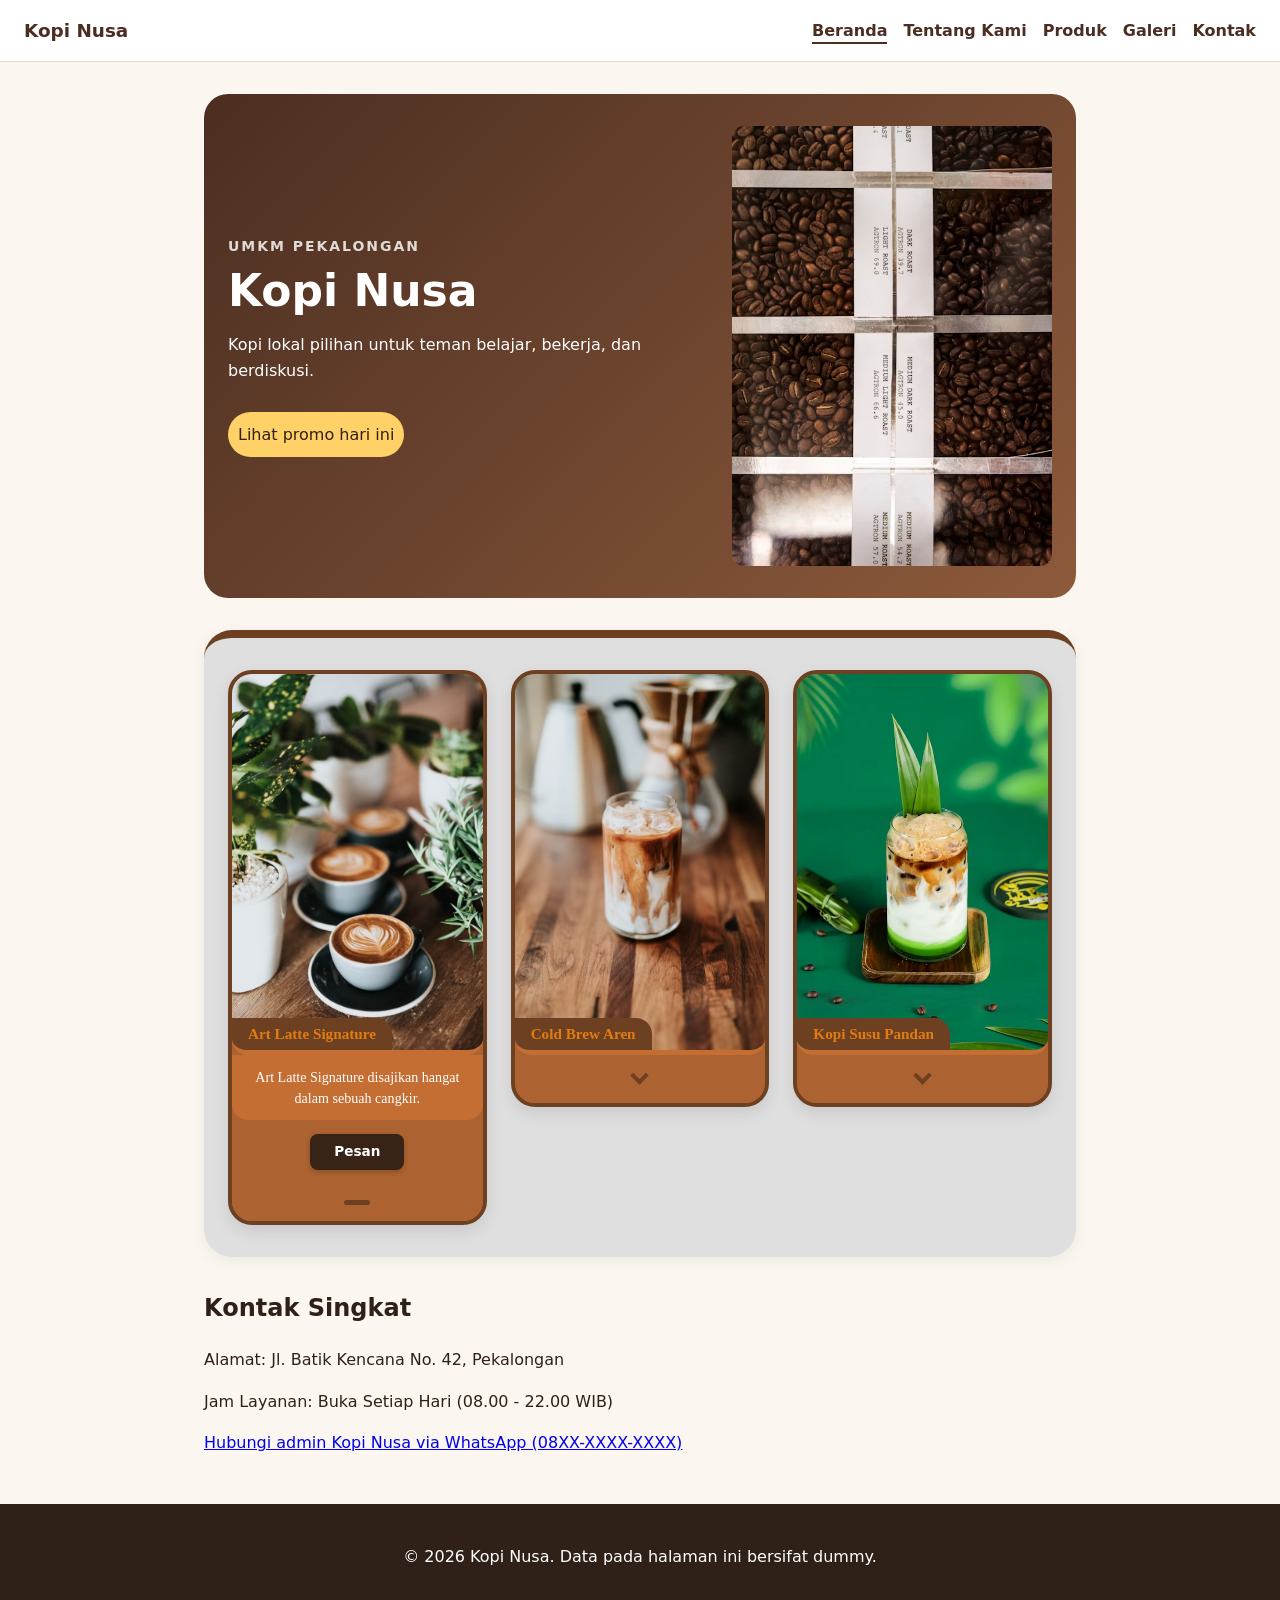
==== commit f41049c9: "feat: selesaikan layout responsif mobile-first dan audit pra-uts" ====
--- a/index.html
+++ b/index.html
@@ -30,16 +30,16 @@
                 <p>Kopi lokal pilihan untuk teman belajar, bekerja, dan berdiskusi.</p>
                 <button id="promoButton" type="button">Lihat promo hari ini</button>
             </div>
-            <img class="hero-image" src="assets/images/etalase-kopi.png" alt="Etalase Kopi Nusa berisi kemasan kopi lokal" />
+            <img class="hero-image" src="assets/images/etalase-kopi.png" alt="Etalase Kopi Nusa berisi kemasan kopi lokal" width="800" height="600" />
         </section>
 
         <section class="featured-section" aria-label="Daftar Produk Unggulan">
             <div class="product-container">
                 <div class="product-grid">
                     
-                    <article class="product-card collapsed">
+                    <article class="product-card">
                         <div class="card-image-box">
-                            <img src="assets/images/art-latte.png" alt="Secangkir Art Latte Signature hangat" />
+                            <img src="assets/images/art-latte.png" alt="Secangkir Art Latte Signature hangat" width="400" height="600" loading="lazy" />
                             <div class="card-title-banner">
                                 <h3>Art Latte Signature</h3>
                             </div>
@@ -57,7 +57,7 @@
 
                     <article class="product-card collapsed">
                         <div class="card-image-box">
-                            <img src="assets/images/aren-cold-brew.png" alt="Es Cold Brew Aren segar" />
+                            <img src="assets/images/aren-cold-brew.png" alt="Es Cold Brew Aren segar" width="400" height="600" loading="lazy" />
                             <div class="card-title-banner">
                                 <h3>Cold Brew Aren</h3>
                             </div>
@@ -78,7 +78,10 @@
                             <img src="assets/images/kopi-susu-pandan.png" 
                                  srcset="assets/images/kopi-susu-pandan.png 400w, assets/images/kopi-susu-pandan.png 800w" 
                                  sizes="(max-width: 600px) 400px, 800px" 
-                                 alt="Es kopi susu dengan sirup pandan" />
+                                 alt="Es kopi susu dengan sirup pandan"
+                                 width="400" 
+                                 height="600" 
+                                 loading="lazy" />
                             <div class="card-title-banner">
                                 <h3>Kopi Susu Pandan</h3>
                             </div>
--- a/css/style.css
+++ b/css/style.css
@@ -43,9 +43,9 @@
 }
 
 main.page {
-  max-width: var(--container-max-width);
+  width: min(100%, var(--container-max-width));
   margin: 0 auto;
-  padding: 24px 16px;
+  padding: clamp(16px, 4vw, 32px) clamp(12px, 3.5vw, 24px);
 }
 
 .skip-link { 
@@ -76,34 +76,36 @@
   top: 0;
   z-index: 100;
   width: 100%;
-  padding: 16px 24px;
+  padding: clamp(12px, 3vw, 16px) clamp(12px, 3.5vw, 24px);
   background: var(--color-surface);
   border-bottom: 1px solid var(--color-border);
   display: flex;
-  justify-content: space-between;
+  flex-direction: column;
+  gap: var(--space-2);
   align-items: center;
+  text-align: center;
 }
 
 .brand {
   margin-bottom: 0;
   color: var(--color-primary);
   font-weight: 800;
-  font-size: 1.1rem;
+  font-size: 1.15rem;
   text-decoration: none;
   flex-shrink: 0;
 }
 
 .nav {
   display: flex;
-  gap: var(--space-3);
-  align-items: center;
-  justify-content: space-between;
+  justify-content: center;
+  width: 100%;
 }
 
 .nav ul {
   display: flex;
   gap: var(--space-2);
   flex-wrap: wrap;
+  justify-content: center;
   list-style: none;
   margin: 0;
   padding: 0;
@@ -132,11 +134,11 @@
 
 .hero {
   display: grid;
-  grid-template-columns: 1.2fr 0.8fr;
-  gap: var(--space-4);
+  grid-template-columns: 1fr;
+  gap: var(--space-3);
   align-items: center;
-  padding: 32px 24px;
-  border-radius: var(--radius-xl);
+  padding: clamp(20px, 5vw, 36px) clamp(16px, 4vw, 28px);
+  border-radius: var(--radius-lg);
   background: linear-gradient(135deg, var(--color-primary), var(--color-primary-gradient-end));
   color: var(--color-surface);
 }
@@ -164,8 +166,8 @@
 
 h1 {
   margin: 0 0 16px 0;
-  font-size: clamp(2rem, 6vw, 3.2rem);
-  line-height: 1.1;
+  font-size: clamp(1.75rem, 5vw, 2.75rem);
+  line-height: 1.15;
 }
 
 .products {
@@ -276,19 +278,35 @@
   margin-top: 12px;
 }
 
+.table-container {
+  width: 100%;
+  overflow-x: auto;
+  -webkit-overflow-scrolling: touch;
+  border-radius: var(--radius-md);
+  margin-top: 16px;
+  border: 1px solid var(--color-border);
+  background: var(--color-surface);
+}
+
+.table-container:focus-visible {
+  outline: 3px solid var(--color-focus);
+  outline-offset: 2px;
+}
+
 table { 
   width: 100%; 
+  min-width: 480px;
   border-collapse: separate; 
   border-spacing: 0;
   background: var(--color-surface);
-  border-radius: var(--radius-md);
-  border: 1px solid var(--color-border);
+  border: none;
   overflow: hidden;
-  margin-top: 16px;
+  margin: 0;
 }
 
 caption { 
-  margin-bottom: 12px; 
+  padding: 12px 16px 8px;
+  margin-bottom: 0; 
   font-weight: 700; 
   text-align: left; 
   color: var(--color-muted);
@@ -324,20 +342,20 @@
   text-align: center;
 }
 
-/* Layout P06 - Grid dua dimensi untuk Product & Galeri */
-.product-grid,
+.product-grid {
+  display: grid;
+  grid-template-columns: 1fr;
+  gap: var(--space-3);
+  align-items: stretch;
+}
+
 .gallery-grid {
   display: grid;
-  grid-template-columns: repeat(3, minmax(0, 1fr));
+  grid-template-columns: 1fr;
   gap: var(--space-3);
   align-items: start;
 }
 
-.gallery-grid {
-  grid-template-columns: repeat(2, minmax(0, 1fr));
-}
-
-/* Layout P06 - Flexbox satu dimensi untuk Product Card standar */
 .product-card {
   display: flex;
   flex-direction: column;
@@ -408,7 +426,7 @@
 /* Featured Section (Mockup Khusus Index) */
 .featured-section {
   max-width: 100%;
-  margin: 32px 0;
+  margin: clamp(20px, 4vw, 32px) 0;
   position: relative;
   z-index: 1;
 }
@@ -416,13 +434,19 @@
 .featured-section .product-container {
   background-color: #dfdfdf;
   border-top: 8px solid #6e4022;
-  border-radius: 28px;
-  padding: 32px 24px 36px;
-  margin: 28px 0;
+  border-radius: clamp(16px, 4vw, 28px);
+  padding: clamp(18px, 4vw, 32px) clamp(14px, 3.5vw, 24px);
+  margin: clamp(16px, 3.5vw, 28px) 0;
   box-shadow: 0 4px 16px rgba(0, 0, 0, 0.06);
 }
 
+.featured-section .product-grid {
+  align-items: start;
+}
+
 .featured-section .product-card {
+  height: auto;
+  align-self: start;
   background-color: #ac6231;
   border: 4px solid #6e4022;
   border-radius: 24px;
@@ -583,31 +607,53 @@
   object-fit: cover;
 }
 
-@media (min-width: 640px) {
-  main.page {
+/* ========================================================
+   RESPONSIVE BREAKPOINTS (MOBILE-FIRST)
+   Breakpoint berbasis gejala dan kebutuhan konten:
+   - 42rem (~672px): Hero & Galeri 2 kolom, Navigasi horizontal
+   - 58rem (~928px): Katalog Produk Pilihan 3 kolom modular
+   ======================================================== */
+
+@media (min-width: 42rem) {
+  .site-header {
+    flex-direction: row;
+    justify-content: space-between;
+    align-items: center;
+    text-align: left;
+    padding: 16px 24px;
+  }
+
+  .nav {
+    justify-content: flex-end;
+    width: auto;
+  }
+
+  .nav ul {
+    gap: var(--space-3);
+    justify-content: flex-end;
+  }
+
+  .hero {
+    grid-template-columns: 1.2fr 0.8fr;
+    gap: var(--space-4);
+    border-radius: var(--radius-xl);
     padding: 32px 24px;
   }
 
-  .product-container {
-    padding: 32px 24px 36px;
+  .gallery-grid {
+    grid-template-columns: repeat(2, minmax(0, 1fr));
+    gap: var(--space-4);
   }
-}
-
-@media (max-width: 640px) {
-  .site-header {
-    flex-direction: column;
-    gap: 12px;
-    padding: 14px 16px;
-    text-align: center;
+
+  .product-grid {
+    grid-template-columns: repeat(2, minmax(0, 1fr));
+    gap: var(--space-4);
   }
-
-  .nav ul {
-    gap: 12px;
-    flex-wrap: wrap;
-    justify-content: center;
-  }
-
-  .hero {
-    padding: 24px 18px;
+}
+
+@media (min-width: 58rem) {
+  .product-grid {
+    grid-template-columns: repeat(3, minmax(0, 1fr));
+    gap: var(--space-4);
   }
 }
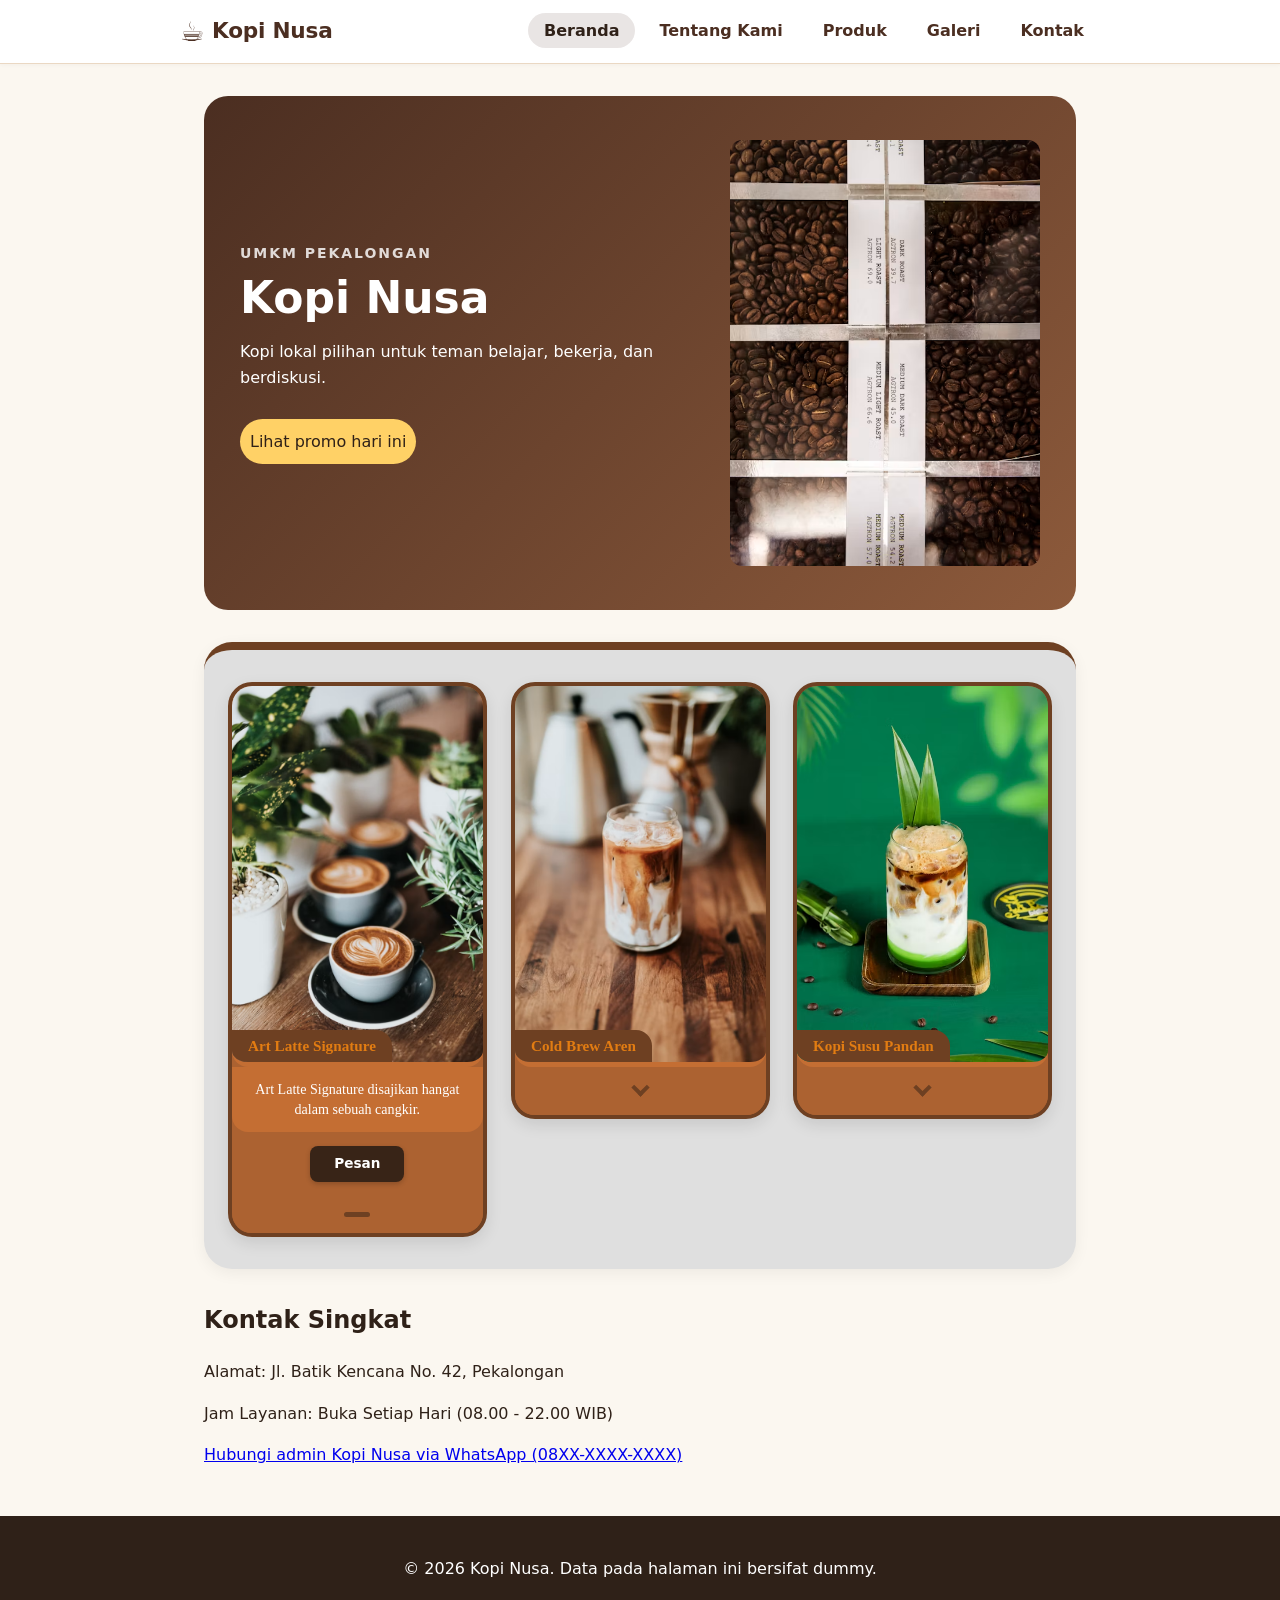
==== commit e45d4300: "feat:Menerapkan mobile-friendly dengan lebih lanjut" ====
--- a/index.html
+++ b/index.html
@@ -10,16 +10,27 @@
     <a href="#konten" class="skip-link">Lewati ke konten utama</a>
 
     <header class="site-header">
-        <a class="brand" href="index.html">Kopi Nusa</a>
-        <nav class="nav" aria-label="Navigasi utama">
-            <ul>
-                <li><a aria-current="page" href="index.html">Beranda</a></li>
-                <li><a href="tentang.html">Tentang Kami</a></li>
-                <li><a href="produk.html">Produk</a></li>
-                <li><a href="galeri.html">Galeri</a></li>
-                <li><a href="kontak.html">Kontak</a></li>
-            </ul>
-        </nav>
+        <div class="header-container">
+            <a class="brand" href="index.html">
+                <span class="brand-icon" aria-hidden="true">☕</span>
+                <span>Kopi Nusa</span>
+            </a>
+            <button class="nav-toggle" id="navToggle" type="button" aria-label="Buka menu navigasi" aria-expanded="false" aria-controls="primaryNav">
+                <span class="hamburger-line"></span>
+                <span class="hamburger-line"></span>
+                <span class="hamburger-line"></span>
+            </button>
+            <nav class="nav" id="primaryNav" aria-label="Navigasi utama">
+                <ul>
+                    <li><a aria-current="page" href="index.html">Beranda</a></li>
+                    <li><a href="tentang.html">Tentang Kami</a></li>
+                    <li><a href="produk.html">Produk</a></li>
+                    <li><a href="galeri.html">Galeri</a></li>
+                    <li><a href="kontak.html">Kontak</a></li>
+                </ul>
+            </nav>
+        </div>
+        <div class="nav-overlay" id="navOverlay" aria-hidden="true"></div>
     </header>
 
     <main id="konten" class="page">
@@ -115,6 +126,12 @@
         <p>&copy; 2026 Kopi Nusa. Data pada halaman ini bersifat dummy.</p>
     </footer>
 
+        <button id="backToTop" class="back-to-top" type="button" aria-label="Kembali ke atas" title="Kembali ke atas">
+        <svg viewBox="0 0 24 24" width="22" height="22" fill="none" stroke="currentColor" stroke-width="2.5" stroke-linecap="round" stroke-linejoin="round" aria-hidden="true">
+            <path d="M18 15l-6-6-6 6"/>
+        </svg>
+    </button>
+
     <script src="js/script.js"></script>
 </body>
 </html>
--- a/css/style.css
+++ b/css/style.css
@@ -34,6 +34,10 @@
   box-sizing: border-box;
 }
 
+html {
+  scroll-behavior: smooth;
+}
+
 body {
   margin: 0;
   background: var(--color-bg);
@@ -42,94 +46,272 @@
   line-height: 1.6;
 }
 
+body.nav-open {
+  overflow: hidden;
+}
+
 main.page {
   width: min(100%, var(--container-max-width));
   margin: 0 auto;
   padding: clamp(16px, 4vw, 32px) clamp(12px, 3.5vw, 24px);
 }
 
-.skip-link { 
-  position: absolute; 
-  left: -9999px; 
-  padding: 8px 12px; 
-  color: var(--color-surface); 
-  background: var(--color-text); 
+.skip-link {
+  position: absolute;
+  left: -9999px;
+  padding: 8px 12px;
+  color: var(--color-surface);
+  background: var(--color-text);
   z-index: 1000;
 }
 
-.skip-link:focus { 
-  top: 8px; 
-  left: 8px; 
-}
-
-a:focus-visible, 
-button:focus-visible, 
-input:focus-visible, 
-select:focus-visible, 
-textarea:focus-visible { 
-  outline: 3px solid var(--color-focus); 
-  outline-offset: 2px; 
+.skip-link:focus {
+  top: 8px;
+  left: 8px;
+}
+
+a:focus-visible,
+button:focus-visible,
+input:focus-visible,
+select:focus-visible,
+textarea:focus-visible {
+  outline: 3px solid var(--color-focus);
+  outline-offset: 2px;
 }
 
 .site-header {
   position: sticky;
   top: 0;
-  z-index: 100;
+  z-index: 1000;
   width: 100%;
-  padding: clamp(12px, 3vw, 16px) clamp(12px, 3.5vw, 24px);
-  background: var(--color-surface);
+  padding: 12px clamp(14px, 4vw, 24px);
+  background: rgba(255, 255, 255, 0.96);
+  backdrop-filter: blur(12px);
+  -webkit-backdrop-filter: blur(12px);
   border-bottom: 1px solid var(--color-border);
+  box-shadow: 0 1px 4px rgba(47, 33, 24, 0.04);
+  transition: padding 0.3s cubic-bezier(0.16, 1, 0.3, 1),
+              box-shadow 0.3s cubic-bezier(0.16, 1, 0.3, 1),
+              background 0.3s ease;
+}
+
+.site-header.scrolled {
+  padding: 8px clamp(14px, 4vw, 24px);
+  box-shadow: 0 4px 20px rgba(47, 33, 24, 0.08);
+  border-bottom-color: rgba(234, 216, 195, 0.85);
+}
+
+.header-container {
+  display: flex;
+  align-items: center;
+  justify-content: space-between;
+  width: min(100%, var(--container-max-width));
+  margin: 0 auto;
+  position: relative;
+}
+
+.brand {
+  display: inline-flex;
+  align-items: center;
+  gap: 8px;
+  color: var(--color-primary);
+  font-weight: 800;
+  font-size: clamp(1.15rem, 3.5vw, 1.35rem);
+  text-decoration: none;
+  flex-shrink: 0;
+  letter-spacing: -0.01em;
+  transition: transform 0.2s ease, color 0.2s ease;
+  z-index: 1002;
+}
+
+.brand:hover {
+  transform: translateY(-1px);
+  color: var(--color-primary-hover);
+}
+
+.brand-icon {
+  font-size: 1.25em;
+  line-height: 1;
+  display: inline-block;
+  transition: transform 0.35s cubic-bezier(0.34, 1.56, 0.64, 1);
+}
+
+.brand:hover .brand-icon {
+  transform: rotate(15deg) scale(1.15);
+}
+
+.nav-toggle {
   display: flex;
   flex-direction: column;
-  gap: var(--space-2);
+  justify-content: center;
   align-items: center;
-  text-align: center;
-}
-
-.brand {
-  margin-bottom: 0;
-  color: var(--color-primary);
-  font-weight: 800;
-  font-size: 1.15rem;
-  text-decoration: none;
-  flex-shrink: 0;
-}
-
-.nav {
-  display: flex;
-  justify-content: center;
-  width: 100%;
-}
-
-.nav ul {
-  display: flex;
-  gap: var(--space-2);
-  flex-wrap: wrap;
-  justify-content: center;
-  list-style: none;
+  width: 44px;
+  height: 44px;
+  min-width: 44px;
+  min-height: 44px;
+  padding: 9px;
   margin: 0;
-  padding: 0;
-}
-
-.nav li {
-  margin: 0;
-}
-
-.nav a {
-  color: var(--color-primary);
-  font-weight: 700;
-  text-decoration: none;
-  transition: opacity 0.2s ease;
-}
-
-.nav a:hover {
-  opacity: 0.7;
-}
-
-.nav a[aria-current="page"] { 
-  font-weight: 800;
-  border-bottom: 2px solid var(--color-primary); 
-  padding-bottom: 2px;
+  background: var(--color-surface);
+  border: 1.5px solid var(--color-border);
+  border-radius: var(--radius-md);
+  cursor: pointer;
+  z-index: 1002;
+  transition: background-color 0.2s ease, border-color 0.2s ease, transform 0.15s ease;
+}
+
+.nav-toggle:hover {
+  background-color: rgba(75, 46, 33, 0.06);
+  border-color: var(--color-primary);
+}
+
+.nav-toggle:active {
+  transform: scale(0.92);
+}
+
+.hamburger-line {
+  display: block;
+  width: 22px;
+  height: 2.5px;
+  background-color: var(--color-primary);
+  border-radius: 2px;
+  transition: transform 0.3s cubic-bezier(0.4, 0, 0.2, 1),
+              opacity 0.2s ease,
+              background-color 0.2s ease;
+  transform-origin: center;
+}
+
+.hamburger-line:nth-child(2) {
+  margin: 4.5px 0;
+}
+
+.nav-toggle.is-active {
+  background-color: rgba(75, 46, 33, 0.08);
+  border-color: var(--color-primary);
+}
+
+.nav-toggle.is-active .hamburger-line:nth-child(1) {
+  transform: translateY(7px) rotate(45deg);
+}
+
+.nav-toggle.is-active .hamburger-line:nth-child(2) {
+  opacity: 0;
+  transform: scaleX(0);
+}
+
+.nav-toggle.is-active .hamburger-line:nth-child(3) {
+  transform: translateY(-7px) rotate(-45deg);
+}
+
+@media (max-width: 41.99rem) {
+  .nav {
+    position: absolute;
+    top: calc(100% + 10px);
+    left: 0;
+    right: 0;
+    width: 100%;
+    background: var(--color-surface);
+    border: 1px solid var(--color-border);
+    border-radius: var(--radius-lg);
+    box-shadow: 0 16px 36px rgba(47, 33, 24, 0.16);
+    padding: 12px;
+    opacity: 0;
+    visibility: hidden;
+    transform: translateY(-12px) scale(0.98);
+    transition: opacity 0.25s cubic-bezier(0.4, 0, 0.2, 1),
+                transform 0.25s cubic-bezier(0.4, 0, 0.2, 1),
+                visibility 0.25s;
+    z-index: 1001;
+  }
+
+  .nav.is-open {
+    opacity: 1;
+    visibility: visible;
+    transform: translateY(0) scale(1);
+  }
+
+  .nav ul {
+    display: flex;
+    flex-direction: column;
+    gap: 4px;
+    width: 100%;
+    padding: 0;
+    margin: 0;
+    list-style: none;
+  }
+
+  .nav li {
+    width: 100%;
+    margin: 0;
+    opacity: 0;
+    transform: translateX(-12px);
+    transition: opacity 0.25s cubic-bezier(0.16, 1, 0.3, 1),
+                transform 0.25s cubic-bezier(0.16, 1, 0.3, 1);
+  }
+
+  .nav.is-open li {
+    opacity: 1;
+    transform: translateX(0);
+  }
+
+  .nav.is-open li:nth-child(1) { transition-delay: 0.04s; }
+  .nav.is-open li:nth-child(2) { transition-delay: 0.08s; }
+  .nav.is-open li:nth-child(3) { transition-delay: 0.12s; }
+  .nav.is-open li:nth-child(4) { transition-delay: 0.16s; }
+  .nav.is-open li:nth-child(5) { transition-delay: 0.20s; }
+
+  .nav a {
+    display: flex;
+    align-items: center;
+    padding: 12px 16px;
+    border-radius: var(--radius-md);
+    color: var(--color-text);
+    font-size: 1rem;
+    font-weight: 600;
+    text-decoration: none;
+    min-height: 44px;
+    border-left: 3px solid transparent;
+    transition: background-color 0.2s ease,
+                border-left-color 0.2s ease,
+                transform 0.2s ease,
+                color 0.2s ease;
+  }
+
+  .nav a:hover,
+  .nav a:focus {
+    background-color: rgba(75, 46, 33, 0.06);
+    border-left-color: var(--color-primary);
+    color: var(--color-primary);
+    transform: translateX(4px);
+  }
+
+  .nav a[aria-current="page"] {
+    background-color: rgba(75, 46, 33, 0.09);
+    border-left-color: var(--color-primary);
+    color: var(--color-primary);
+    font-weight: 800;
+    border-bottom: none;
+    padding-bottom: 12px;
+  }
+
+  .nav-overlay {
+    position: fixed;
+    top: 0;
+    left: 0;
+    width: 100vw;
+    height: 100vh;
+    background: rgba(47, 33, 24, 0.35);
+    backdrop-filter: blur(3px);
+    -webkit-backdrop-filter: blur(3px);
+    opacity: 0;
+    visibility: hidden;
+    transition: opacity 0.25s ease, visibility 0.25s ease;
+    z-index: 999;
+  }
+
+  .nav-overlay.is-active {
+    opacity: 1;
+    visibility: visible;
+  }
 }
 
 .hero {
@@ -256,19 +438,19 @@
   border-radius: var(--radius-md);
 }
 
-img { 
-  max-width: 100%; 
-  height: auto; 
+img {
+  max-width: 100%;
+  height: auto;
   display: block;
 }
 
-figure { 
-  margin: 0 0 24px; 
-}
-
-figcaption { 
-  margin-top: 8px; 
-  color: var(--color-muted); 
+figure {
+  margin: 0 0 24px;
+}
+
+figcaption {
+  margin-top: 8px;
+  color: var(--color-muted);
   font-size: 0.9rem;
 }
 
@@ -293,10 +475,10 @@
   outline-offset: 2px;
 }
 
-table { 
-  width: 100%; 
+table {
+  width: 100%;
   min-width: 480px;
-  border-collapse: separate; 
+  border-collapse: separate;
   border-spacing: 0;
   background: var(--color-surface);
   border: none;
@@ -304,19 +486,19 @@
   margin: 0;
 }
 
-caption { 
+caption {
   padding: 12px 16px 8px;
-  margin-bottom: 0; 
-  font-weight: 700; 
-  text-align: left; 
+  margin-bottom: 0;
+  font-weight: 700;
+  text-align: left;
   color: var(--color-muted);
 }
 
 th,
-td { 
-  padding: 14px 16px; 
-  text-align: left; 
-  border-bottom: 1px solid var(--color-border-subtle); 
+td {
+  padding: 14px 16px;
+  text-align: left;
+  border-bottom: 1px solid var(--color-border-subtle);
 }
 
 th {
@@ -423,7 +605,6 @@
   text-decoration: underline;
 }
 
-/* Featured Section (Mockup Khusus Index) */
 .featured-section {
   max-width: 100%;
   margin: clamp(20px, 4vw, 32px) 0;
@@ -567,8 +748,21 @@
   transition: all 0.2s ease;
 }
 
+.card-body {
+  max-height: 500px;
+  opacity: 1;
+  overflow: hidden;
+  transition: max-height 0.35s cubic-bezier(0.4, 0, 0.2, 1),
+              opacity 0.25s ease,
+              padding 0.35s ease;
+}
+
 .product-card.collapsed .card-body {
-  display: none;
+  max-height: 0;
+  opacity: 0;
+  padding-top: 0;
+  padding-bottom: 0;
+  pointer-events: none;
 }
 
 .product-card.collapsed .icon-arrow {
@@ -598,6 +792,14 @@
   border-radius: var(--radius-lg);
   padding: 12px;
   overflow: hidden;
+  position: relative;
+  transition: transform 0.3s cubic-bezier(0.16, 1, 0.3, 1),
+              box-shadow 0.3s cubic-bezier(0.16, 1, 0.3, 1);
+}
+
+.media-card:hover {
+  transform: translateY(-4px);
+  box-shadow: 0 10px 24px rgba(47, 33, 24, 0.1);
 }
 
 .media-card img {
@@ -605,39 +807,96 @@
   width: 100%;
   height: 220px;
   object-fit: cover;
-}
-
-/* ========================================================
-   RESPONSIVE BREAKPOINTS (MOBILE-FIRST)
-   Breakpoint berbasis gejala dan kebutuhan konten:
-   - 42rem (~672px): Hero & Galeri 2 kolom, Navigasi horizontal
-   - 58rem (~928px): Katalog Produk Pilihan 3 kolom modular
-   ======================================================== */
+  cursor: pointer;
+  transition: transform 0.35s cubic-bezier(0.16, 1, 0.3, 1);
+}
+
+.media-card:hover img {
+  transform: scale(1.03);
+}
+
+.card-image-box img,
+.profile-image,
+.hero-image {
+  cursor: pointer;
+  transition: transform 0.3s ease, filter 0.3s ease;
+}
+
+.card-image-box img:hover,
+.profile-image:hover {
+  filter: brightness(1.03);
+}
 
 @media (min-width: 42rem) {
   .site-header {
+    padding: 14px 24px;
+  }
+
+  .nav-toggle {
+    display: none;
+  }
+
+  .nav-overlay {
+    display: none !important;
+  }
+
+  .nav {
+    position: static;
+    display: flex;
+    opacity: 1;
+    visibility: visible;
+    transform: none;
+    width: auto;
+    background: transparent;
+    border: none;
+    box-shadow: none;
+    padding: 0;
+  }
+
+  .nav ul {
+    display: flex;
     flex-direction: row;
-    justify-content: space-between;
+    gap: var(--space-2);
     align-items: center;
-    text-align: left;
-    padding: 16px 24px;
-  }
-
-  .nav {
-    justify-content: flex-end;
-    width: auto;
-  }
-
-  .nav ul {
-    gap: var(--space-3);
-    justify-content: flex-end;
+    list-style: none;
+    margin: 0;
+    padding: 0;
+  }
+
+  .nav li {
+    opacity: 1;
+    transform: none;
+    transition: none;
+  }
+
+  .nav a {
+    position: relative;
+    padding: 8px 16px;
+    border-radius: var(--radius-full);
+    color: var(--color-primary);
+    font-weight: 700;
+    text-decoration: none;
+    transition: background-color 0.2s ease, color 0.2s ease, transform 0.2s ease;
+  }
+
+  .nav a:hover {
+    background-color: rgba(75, 46, 33, 0.08);
+    color: var(--color-primary-strong);
+    transform: translateY(-1px);
+  }
+
+  .nav a[aria-current="page"] {
+    font-weight: 800;
+    background-color: rgba(75, 46, 33, 0.12);
+    color: var(--color-primary-strong);
+    border-bottom: none;
   }
 
   .hero {
     grid-template-columns: 1.2fr 0.8fr;
     gap: var(--space-4);
     border-radius: var(--radius-xl);
-    padding: 32px 24px;
+    padding: 36px 32px;
   }
 
   .gallery-grid {
@@ -656,4 +915,393 @@
     grid-template-columns: repeat(3, minmax(0, 1fr));
     gap: var(--space-4);
   }
-}+
+  .hero {
+    padding: 44px 36px;
+  }
+}
+
+.reveal-on-scroll {
+  opacity: 0;
+  transform: translateY(24px);
+  transition: opacity 0.6s cubic-bezier(0.16, 1, 0.3, 1),
+              transform 0.6s cubic-bezier(0.16, 1, 0.3, 1);
+  will-change: opacity, transform;
+}
+
+.reveal-on-scroll.is-revealed {
+  opacity: 1;
+  transform: translateY(0);
+}
+
+.back-to-top {
+  position: fixed;
+  bottom: 24px;
+  right: 24px;
+  width: 48px;
+  height: 48px;
+  min-width: 48px;
+  min-height: 48px;
+  border-radius: var(--radius-full);
+  background: var(--color-primary);
+  color: var(--color-surface);
+  border: 2px solid var(--color-border);
+  box-shadow: 0 4px 16px rgba(47, 33, 24, 0.25);
+  display: flex;
+  align-items: center;
+  justify-content: center;
+  cursor: pointer;
+  z-index: 900;
+  opacity: 0;
+  visibility: hidden;
+  transform: translateY(16px) scale(0.9);
+  transition: opacity 0.3s cubic-bezier(0.34, 1.56, 0.64, 1),
+              transform 0.3s cubic-bezier(0.34, 1.56, 0.64, 1),
+              visibility 0.3s,
+              background-color 0.2s ease;
+  padding: 0;
+  margin: 0;
+}
+
+.back-to-top.is-visible {
+  opacity: 1;
+  visibility: visible;
+  transform: translateY(0) scale(1);
+}
+
+.back-to-top:hover {
+  background-color: var(--color-primary-hover);
+  transform: translateY(-3px) scale(1.06);
+  box-shadow: 0 8px 24px rgba(47, 33, 24, 0.35);
+}
+
+.back-to-top:active {
+  transform: translateY(0) scale(0.94);
+}
+
+.back-to-top svg {
+  transition: transform 0.2s ease;
+}
+
+.back-to-top:hover svg {
+  transform: translateY(-2px);
+}
+
+.toast-container {
+  position: fixed;
+  bottom: 24px;
+  left: 50%;
+  transform: translateX(-50%);
+  z-index: 2000;
+  display: flex;
+  flex-direction: column;
+  gap: 10px;
+  width: min(92%, 420px);
+  pointer-events: none;
+}
+
+@media (min-width: 42rem) {
+  .toast-container {
+    left: auto;
+    right: 24px;
+    bottom: 24px;
+    transform: none;
+  }
+}
+
+.toast {
+  pointer-events: auto;
+  display: flex;
+  align-items: flex-start;
+  gap: 12px;
+  background: var(--color-surface);
+  color: var(--color-text);
+  border: 1px solid var(--color-border);
+  border-left: 5px solid var(--color-primary);
+  border-radius: var(--radius-md);
+  padding: 14px 18px;
+  box-shadow: 0 12px 32px rgba(47, 33, 24, 0.2);
+  animation: toastSlideUp 0.35s cubic-bezier(0.34, 1.56, 0.64, 1) forwards;
+  position: relative;
+  overflow: hidden;
+}
+
+.toast.toast-hiding {
+  animation: toastFadeOut 0.3s ease forwards;
+}
+
+@keyframes toastSlideUp {
+  from {
+    opacity: 0;
+    transform: translateY(20px) scale(0.95);
+  }
+  to {
+    opacity: 1;
+    transform: translateY(0) scale(1);
+  }
+}
+
+@keyframes toastFadeOut {
+  from {
+    opacity: 1;
+    transform: translateY(0) scale(1);
+  }
+  to {
+    opacity: 0;
+    transform: translateY(-10px) scale(0.95);
+  }
+}
+
+.toast-icon {
+  font-size: 1.4rem;
+  line-height: 1;
+  flex-shrink: 0;
+}
+
+.toast-content {
+  flex: 1;
+}
+
+.toast-title {
+  font-weight: 800;
+  font-size: 0.95rem;
+  color: var(--color-primary);
+  margin: 0 0 4px;
+}
+
+.toast-message {
+  font-size: 0.875rem;
+  color: var(--color-muted);
+  margin: 0;
+  line-height: 1.4;
+}
+
+.toast-close {
+  background: transparent;
+  border: none;
+  color: var(--color-muted);
+  cursor: pointer;
+  font-size: 1.25rem;
+  line-height: 1;
+  padding: 4px;
+  margin: -4px -6px 0 0;
+  border-radius: var(--radius-sm);
+  transition: color 0.15s ease, background-color 0.15s ease;
+}
+
+.toast-close:hover {
+  color: var(--color-text);
+  background: rgba(0, 0, 0, 0.06);
+}
+
+.particle-burst {
+  position: fixed;
+  pointer-events: none;
+  font-size: 1.25rem;
+  animation: floatParticleUp 0.85s cubic-bezier(0.25, 1, 0.5, 1) forwards;
+  z-index: 2500;
+}
+
+@keyframes floatParticleUp {
+  0% {
+    opacity: 1;
+    transform: translate(0, 0) scale(0.6) rotate(0deg);
+  }
+  50% {
+    opacity: 1;
+  }
+  100% {
+    opacity: 0;
+    transform: translate(var(--tx, 0), var(--ty, -70px)) scale(1.2) rotate(var(--tr, 45deg));
+  }
+}
+
+.lightbox-modal {
+  position: fixed;
+  top: 0;
+  left: 0;
+  width: 100vw;
+  height: 100vh;
+  background: rgba(20, 14, 10, 0.88);
+  backdrop-filter: blur(8px);
+  -webkit-backdrop-filter: blur(8px);
+  display: flex;
+  flex-direction: column;
+  justify-content: center;
+  align-items: center;
+  z-index: 3000;
+  padding: 16px;
+  opacity: 0;
+  visibility: hidden;
+  transition: opacity 0.3s ease, visibility 0.3s;
+}
+
+.lightbox-modal.is-active {
+  opacity: 1;
+  visibility: visible;
+}
+
+.lightbox-content {
+  position: relative;
+  max-width: min(92vw, 840px);
+  max-height: 85vh;
+  display: flex;
+  flex-direction: column;
+  align-items: center;
+  transform: scale(0.92);
+  transition: transform 0.35s cubic-bezier(0.34, 1.56, 0.64, 1);
+}
+
+.lightbox-modal.is-active .lightbox-content {
+  transform: scale(1);
+}
+
+.lightbox-img {
+  max-width: 100%;
+  max-height: 72vh;
+  border-radius: var(--radius-md);
+  box-shadow: 0 20px 48px rgba(0, 0, 0, 0.5);
+  object-fit: contain;
+  background: #111;
+}
+
+.lightbox-caption {
+  color: var(--color-surface);
+  margin-top: 12px;
+  font-size: 0.95rem;
+  text-align: center;
+  font-weight: 500;
+  max-width: 600px;
+}
+
+.lightbox-close {
+  position: absolute;
+  top: -46px;
+  right: 0;
+  background: rgba(255, 255, 255, 0.2);
+  border: 1px solid rgba(255, 255, 255, 0.4);
+  color: #fff;
+  width: 38px;
+  height: 38px;
+  border-radius: var(--radius-full);
+  cursor: pointer;
+  font-size: 1.25rem;
+  display: flex;
+  align-items: center;
+  justify-content: center;
+  padding: 0;
+  margin: 0;
+  transition: background-color 0.2s ease, transform 0.2s ease;
+}
+
+.lightbox-close:hover {
+  background: rgba(255, 255, 255, 0.35);
+  transform: scale(1.1);
+}
+
+.table-scroll-hint {
+  display: inline-flex;
+  align-items: center;
+  gap: 6px;
+  padding: 6px 14px;
+  background: #fef3c7;
+  color: #78350f;
+  border-radius: var(--radius-full);
+  font-size: 0.825rem;
+  font-weight: 700;
+  margin: 6px 0 14px;
+}
+
+@media (min-width: 48rem) {
+  .table-scroll-hint {
+    display: none;
+  }
+}
+
+.field input,
+.field select,
+.field textarea {
+  font-size: 16px;
+  padding: 12px 14px;
+  border: 1.5px solid var(--color-border);
+  border-radius: var(--radius-md);
+  background: #fff;
+  transition: border-color 0.2s ease, box-shadow 0.2s ease, transform 0.15s ease;
+}
+
+.field input:focus,
+.field select:focus,
+.field textarea:focus {
+  border-color: var(--color-primary);
+  box-shadow: 0 0 0 3px rgba(75, 46, 33, 0.15);
+  outline: none;
+}
+
+fieldset label {
+  display: flex;
+  align-items: center;
+  gap: 10px;
+  padding: 8px 10px;
+  border-radius: var(--radius-sm);
+  cursor: pointer;
+  transition: background-color 0.15s ease;
+  min-height: 40px;
+}
+
+fieldset label:hover {
+  background-color: rgba(75, 46, 33, 0.05);
+}
+
+fieldset input[type="radio"] {
+  width: 18px;
+  height: 18px;
+  margin: 0;
+  cursor: pointer;
+  accent-color: var(--color-primary);
+}
+
+#preview-form.highlight-update {
+  animation: pulseHighlight 0.9s cubic-bezier(0.16, 1, 0.3, 1);
+}
+
+@keyframes pulseHighlight {
+  0% {
+    box-shadow: 0 0 0 0 rgba(75, 46, 33, 0.35);
+    background-color: #fef3c7;
+  }
+  50% {
+    box-shadow: 0 0 0 8px rgba(75, 46, 33, 0);
+    background-color: #fdf2e9;
+  }
+  100% {
+    background-color: var(--color-surface);
+  }
+}
+
+.hero #promoButton {
+  transition: transform 0.2s cubic-bezier(0.34, 1.56, 0.64, 1),
+              box-shadow 0.2s ease,
+              background-color 0.2s ease;
+  position: relative;
+  touch-action: manipulation;
+}
+
+.hero #promoButton:hover {
+  transform: translateY(-2px) scale(1.02);
+  box-shadow: 0 6px 18px rgba(0, 0, 0, 0.18);
+}
+
+.hero #promoButton:active {
+  transform: translateY(0) scale(0.96);
+}
+
+@media (prefers-reduced-motion: reduce) {
+  *,
+  *::before,
+  *::after {
+    animation-duration: 0.01ms !important;
+    animation-iteration-count: 1 !important;
+    transition-duration: 0.01ms !important;
+    scroll-behavior: auto !important;
+  }
+}
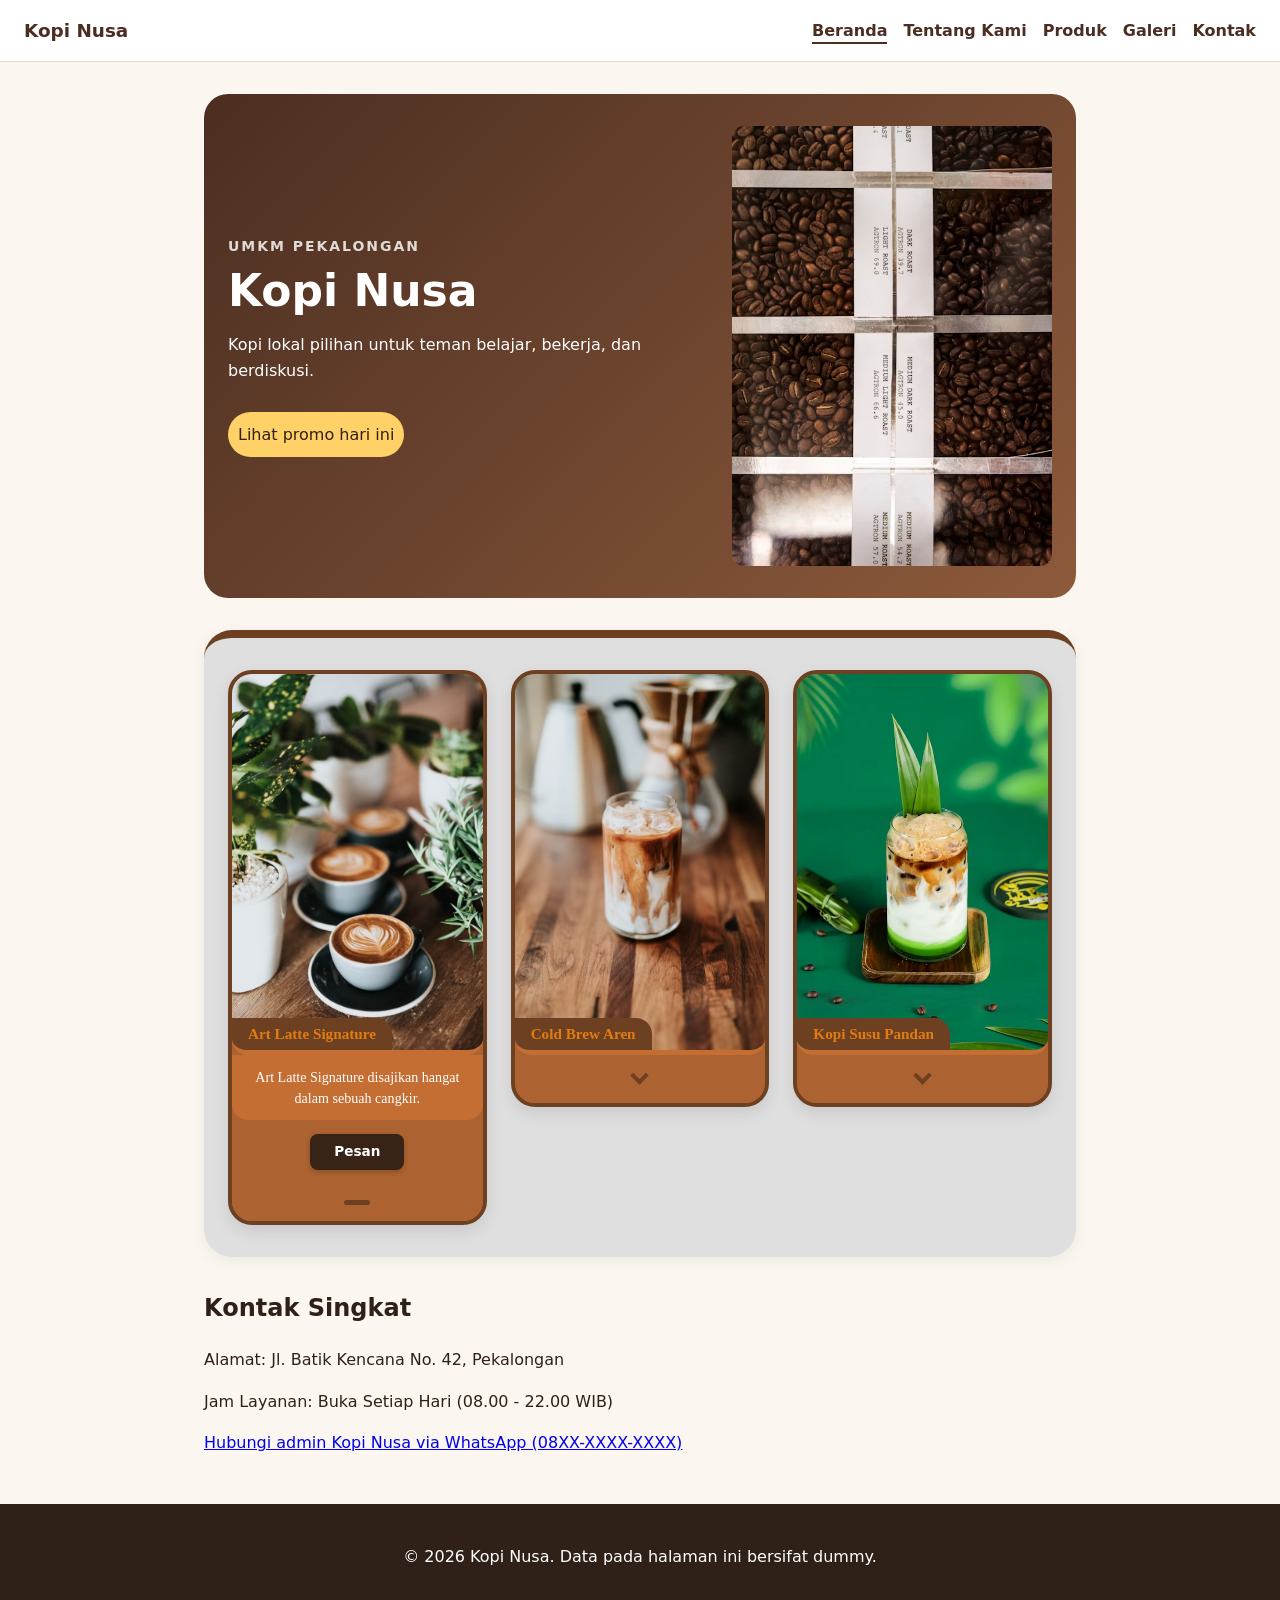
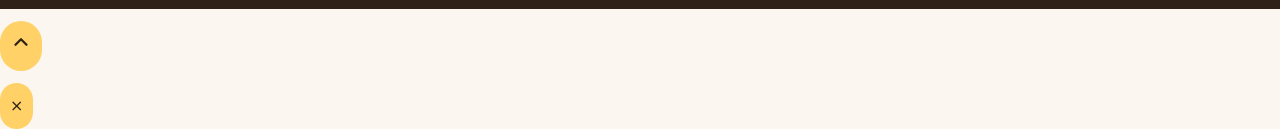
==== commit b55cf15f: "feat: tambahkan data produk dengan javascript" ====
--- a/index.html
+++ b/index.html
@@ -5,32 +5,22 @@
     <meta name="viewport" content="width=device-width, initial-scale=1">
     <title>Kopi Nusa - Beranda</title>
     <link rel="stylesheet" href="css/style.css">
+    <script src="js/app.js" defer></script>
 </head>
 <body>
     <a href="#konten" class="skip-link">Lewati ke konten utama</a>
 
     <header class="site-header">
-        <div class="header-container">
-            <a class="brand" href="index.html">
-                <span class="brand-icon" aria-hidden="true">☕</span>
-                <span>Kopi Nusa</span>
-            </a>
-            <button class="nav-toggle" id="navToggle" type="button" aria-label="Buka menu navigasi" aria-expanded="false" aria-controls="primaryNav">
-                <span class="hamburger-line"></span>
-                <span class="hamburger-line"></span>
-                <span class="hamburger-line"></span>
-            </button>
-            <nav class="nav" id="primaryNav" aria-label="Navigasi utama">
-                <ul>
-                    <li><a aria-current="page" href="index.html">Beranda</a></li>
-                    <li><a href="tentang.html">Tentang Kami</a></li>
-                    <li><a href="produk.html">Produk</a></li>
-                    <li><a href="galeri.html">Galeri</a></li>
-                    <li><a href="kontak.html">Kontak</a></li>
-                </ul>
-            </nav>
-        </div>
-        <div class="nav-overlay" id="navOverlay" aria-hidden="true"></div>
+        <a class="brand" href="index.html">Kopi Nusa</a>
+        <nav class="nav" aria-label="Navigasi utama">
+            <ul>
+                <li><a aria-current="page" href="index.html">Beranda</a></li>
+                <li><a href="tentang.html">Tentang Kami</a></li>
+                <li><a href="produk.html">Produk</a></li>
+                <li><a href="galeri.html">Galeri</a></li>
+                <li><a href="kontak.html">Kontak</a></li>
+            </ul>
+        </nav>
     </header>
 
     <main id="konten" class="page">
@@ -126,12 +116,6 @@
         <p>&copy; 2026 Kopi Nusa. Data pada halaman ini bersifat dummy.</p>
     </footer>
 
-        <button id="backToTop" class="back-to-top" type="button" aria-label="Kembali ke atas" title="Kembali ke atas">
-        <svg viewBox="0 0 24 24" width="22" height="22" fill="none" stroke="currentColor" stroke-width="2.5" stroke-linecap="round" stroke-linejoin="round" aria-hidden="true">
-            <path d="M18 15l-6-6-6 6"/>
-        </svg>
-    </button>
-
     <script src="js/script.js"></script>
 </body>
 </html>
--- a/css/style.css
+++ b/css/style.css
@@ -34,10 +34,6 @@
   box-sizing: border-box;
 }
 
-html {
-  scroll-behavior: smooth;
-}
-
 body {
   margin: 0;
   background: var(--color-bg);
@@ -46,272 +42,94 @@
   line-height: 1.6;
 }
 
-body.nav-open {
-  overflow: hidden;
-}
-
 main.page {
   width: min(100%, var(--container-max-width));
   margin: 0 auto;
   padding: clamp(16px, 4vw, 32px) clamp(12px, 3.5vw, 24px);
 }
 
-.skip-link {
-  position: absolute;
-  left: -9999px;
-  padding: 8px 12px;
-  color: var(--color-surface);
-  background: var(--color-text);
+.skip-link { 
+  position: absolute; 
+  left: -9999px; 
+  padding: 8px 12px; 
+  color: var(--color-surface); 
+  background: var(--color-text); 
   z-index: 1000;
 }
 
-.skip-link:focus {
-  top: 8px;
-  left: 8px;
-}
-
-a:focus-visible,
-button:focus-visible,
-input:focus-visible,
-select:focus-visible,
-textarea:focus-visible {
-  outline: 3px solid var(--color-focus);
-  outline-offset: 2px;
+.skip-link:focus { 
+  top: 8px; 
+  left: 8px; 
+}
+
+a:focus-visible, 
+button:focus-visible, 
+input:focus-visible, 
+select:focus-visible, 
+textarea:focus-visible { 
+  outline: 3px solid var(--color-focus); 
+  outline-offset: 2px; 
 }
 
 .site-header {
   position: sticky;
   top: 0;
-  z-index: 1000;
-  width: 100%;
-  padding: 12px clamp(14px, 4vw, 24px);
-  background: rgba(255, 255, 255, 0.96);
-  backdrop-filter: blur(12px);
-  -webkit-backdrop-filter: blur(12px);
+  z-index: 100;
+  width: 100%;
+  padding: clamp(12px, 3vw, 16px) clamp(12px, 3.5vw, 24px);
+  background: var(--color-surface);
   border-bottom: 1px solid var(--color-border);
-  box-shadow: 0 1px 4px rgba(47, 33, 24, 0.04);
-  transition: padding 0.3s cubic-bezier(0.16, 1, 0.3, 1),
-              box-shadow 0.3s cubic-bezier(0.16, 1, 0.3, 1),
-              background 0.3s ease;
-}
-
-.site-header.scrolled {
-  padding: 8px clamp(14px, 4vw, 24px);
-  box-shadow: 0 4px 20px rgba(47, 33, 24, 0.08);
-  border-bottom-color: rgba(234, 216, 195, 0.85);
-}
-
-.header-container {
   display: flex;
+  flex-direction: column;
+  gap: var(--space-2);
   align-items: center;
-  justify-content: space-between;
-  width: min(100%, var(--container-max-width));
-  margin: 0 auto;
-  position: relative;
+  text-align: center;
 }
 
 .brand {
-  display: inline-flex;
-  align-items: center;
-  gap: 8px;
+  margin-bottom: 0;
   color: var(--color-primary);
   font-weight: 800;
-  font-size: clamp(1.15rem, 3.5vw, 1.35rem);
+  font-size: 1.15rem;
   text-decoration: none;
   flex-shrink: 0;
-  letter-spacing: -0.01em;
-  transition: transform 0.2s ease, color 0.2s ease;
-  z-index: 1002;
-}
-
-.brand:hover {
-  transform: translateY(-1px);
-  color: var(--color-primary-hover);
-}
-
-.brand-icon {
-  font-size: 1.25em;
-  line-height: 1;
-  display: inline-block;
-  transition: transform 0.35s cubic-bezier(0.34, 1.56, 0.64, 1);
-}
-
-.brand:hover .brand-icon {
-  transform: rotate(15deg) scale(1.15);
-}
-
-.nav-toggle {
+}
+
+.nav {
   display: flex;
-  flex-direction: column;
   justify-content: center;
-  align-items: center;
-  width: 44px;
-  height: 44px;
-  min-width: 44px;
-  min-height: 44px;
-  padding: 9px;
+  width: 100%;
+}
+
+.nav ul {
+  display: flex;
+  gap: var(--space-2);
+  flex-wrap: wrap;
+  justify-content: center;
+  list-style: none;
   margin: 0;
-  background: var(--color-surface);
-  border: 1.5px solid var(--color-border);
-  border-radius: var(--radius-md);
-  cursor: pointer;
-  z-index: 1002;
-  transition: background-color 0.2s ease, border-color 0.2s ease, transform 0.15s ease;
-}
-
-.nav-toggle:hover {
-  background-color: rgba(75, 46, 33, 0.06);
-  border-color: var(--color-primary);
-}
-
-.nav-toggle:active {
-  transform: scale(0.92);
-}
-
-.hamburger-line {
-  display: block;
-  width: 22px;
-  height: 2.5px;
-  background-color: var(--color-primary);
-  border-radius: 2px;
-  transition: transform 0.3s cubic-bezier(0.4, 0, 0.2, 1),
-              opacity 0.2s ease,
-              background-color 0.2s ease;
-  transform-origin: center;
-}
-
-.hamburger-line:nth-child(2) {
-  margin: 4.5px 0;
-}
-
-.nav-toggle.is-active {
-  background-color: rgba(75, 46, 33, 0.08);
-  border-color: var(--color-primary);
-}
-
-.nav-toggle.is-active .hamburger-line:nth-child(1) {
-  transform: translateY(7px) rotate(45deg);
-}
-
-.nav-toggle.is-active .hamburger-line:nth-child(2) {
-  opacity: 0;
-  transform: scaleX(0);
-}
-
-.nav-toggle.is-active .hamburger-line:nth-child(3) {
-  transform: translateY(-7px) rotate(-45deg);
-}
-
-@media (max-width: 41.99rem) {
-  .nav {
-    position: absolute;
-    top: calc(100% + 10px);
-    left: 0;
-    right: 0;
-    width: 100%;
-    background: var(--color-surface);
-    border: 1px solid var(--color-border);
-    border-radius: var(--radius-lg);
-    box-shadow: 0 16px 36px rgba(47, 33, 24, 0.16);
-    padding: 12px;
-    opacity: 0;
-    visibility: hidden;
-    transform: translateY(-12px) scale(0.98);
-    transition: opacity 0.25s cubic-bezier(0.4, 0, 0.2, 1),
-                transform 0.25s cubic-bezier(0.4, 0, 0.2, 1),
-                visibility 0.25s;
-    z-index: 1001;
-  }
-
-  .nav.is-open {
-    opacity: 1;
-    visibility: visible;
-    transform: translateY(0) scale(1);
-  }
-
-  .nav ul {
-    display: flex;
-    flex-direction: column;
-    gap: 4px;
-    width: 100%;
-    padding: 0;
-    margin: 0;
-    list-style: none;
-  }
-
-  .nav li {
-    width: 100%;
-    margin: 0;
-    opacity: 0;
-    transform: translateX(-12px);
-    transition: opacity 0.25s cubic-bezier(0.16, 1, 0.3, 1),
-                transform 0.25s cubic-bezier(0.16, 1, 0.3, 1);
-  }
-
-  .nav.is-open li {
-    opacity: 1;
-    transform: translateX(0);
-  }
-
-  .nav.is-open li:nth-child(1) { transition-delay: 0.04s; }
-  .nav.is-open li:nth-child(2) { transition-delay: 0.08s; }
-  .nav.is-open li:nth-child(3) { transition-delay: 0.12s; }
-  .nav.is-open li:nth-child(4) { transition-delay: 0.16s; }
-  .nav.is-open li:nth-child(5) { transition-delay: 0.20s; }
-
-  .nav a {
-    display: flex;
-    align-items: center;
-    padding: 12px 16px;
-    border-radius: var(--radius-md);
-    color: var(--color-text);
-    font-size: 1rem;
-    font-weight: 600;
-    text-decoration: none;
-    min-height: 44px;
-    border-left: 3px solid transparent;
-    transition: background-color 0.2s ease,
-                border-left-color 0.2s ease,
-                transform 0.2s ease,
-                color 0.2s ease;
-  }
-
-  .nav a:hover,
-  .nav a:focus {
-    background-color: rgba(75, 46, 33, 0.06);
-    border-left-color: var(--color-primary);
-    color: var(--color-primary);
-    transform: translateX(4px);
-  }
-
-  .nav a[aria-current="page"] {
-    background-color: rgba(75, 46, 33, 0.09);
-    border-left-color: var(--color-primary);
-    color: var(--color-primary);
-    font-weight: 800;
-    border-bottom: none;
-    padding-bottom: 12px;
-  }
-
-  .nav-overlay {
-    position: fixed;
-    top: 0;
-    left: 0;
-    width: 100vw;
-    height: 100vh;
-    background: rgba(47, 33, 24, 0.35);
-    backdrop-filter: blur(3px);
-    -webkit-backdrop-filter: blur(3px);
-    opacity: 0;
-    visibility: hidden;
-    transition: opacity 0.25s ease, visibility 0.25s ease;
-    z-index: 999;
-  }
-
-  .nav-overlay.is-active {
-    opacity: 1;
-    visibility: visible;
-  }
+  padding: 0;
+}
+
+.nav li {
+  margin: 0;
+}
+
+.nav a {
+  color: var(--color-primary);
+  font-weight: 700;
+  text-decoration: none;
+  transition: opacity 0.2s ease;
+}
+
+.nav a:hover {
+  opacity: 0.7;
+}
+
+.nav a[aria-current="page"] { 
+  font-weight: 800;
+  border-bottom: 2px solid var(--color-primary); 
+  padding-bottom: 2px;
 }
 
 .hero {
@@ -438,19 +256,19 @@
   border-radius: var(--radius-md);
 }
 
-img {
-  max-width: 100%;
-  height: auto;
+img { 
+  max-width: 100%; 
+  height: auto; 
   display: block;
 }
 
-figure {
-  margin: 0 0 24px;
-}
-
-figcaption {
-  margin-top: 8px;
-  color: var(--color-muted);
+figure { 
+  margin: 0 0 24px; 
+}
+
+figcaption { 
+  margin-top: 8px; 
+  color: var(--color-muted); 
   font-size: 0.9rem;
 }
 
@@ -475,10 +293,10 @@
   outline-offset: 2px;
 }
 
-table {
-  width: 100%;
+table { 
+  width: 100%; 
   min-width: 480px;
-  border-collapse: separate;
+  border-collapse: separate; 
   border-spacing: 0;
   background: var(--color-surface);
   border: none;
@@ -486,19 +304,19 @@
   margin: 0;
 }
 
-caption {
+caption { 
   padding: 12px 16px 8px;
-  margin-bottom: 0;
-  font-weight: 700;
-  text-align: left;
+  margin-bottom: 0; 
+  font-weight: 700; 
+  text-align: left; 
   color: var(--color-muted);
 }
 
 th,
-td {
-  padding: 14px 16px;
-  text-align: left;
-  border-bottom: 1px solid var(--color-border-subtle);
+td { 
+  padding: 14px 16px; 
+  text-align: left; 
+  border-bottom: 1px solid var(--color-border-subtle); 
 }
 
 th {
@@ -605,6 +423,7 @@
   text-decoration: underline;
 }
 
+/* Featured Section (Mockup Khusus Index) */
 .featured-section {
   max-width: 100%;
   margin: clamp(20px, 4vw, 32px) 0;
@@ -748,21 +567,8 @@
   transition: all 0.2s ease;
 }
 
-.card-body {
-  max-height: 500px;
-  opacity: 1;
-  overflow: hidden;
-  transition: max-height 0.35s cubic-bezier(0.4, 0, 0.2, 1),
-              opacity 0.25s ease,
-              padding 0.35s ease;
-}
-
 .product-card.collapsed .card-body {
-  max-height: 0;
-  opacity: 0;
-  padding-top: 0;
-  padding-bottom: 0;
-  pointer-events: none;
+  display: none;
 }
 
 .product-card.collapsed .icon-arrow {
@@ -792,14 +598,6 @@
   border-radius: var(--radius-lg);
   padding: 12px;
   overflow: hidden;
-  position: relative;
-  transition: transform 0.3s cubic-bezier(0.16, 1, 0.3, 1),
-              box-shadow 0.3s cubic-bezier(0.16, 1, 0.3, 1);
-}
-
-.media-card:hover {
-  transform: translateY(-4px);
-  box-shadow: 0 10px 24px rgba(47, 33, 24, 0.1);
 }
 
 .media-card img {
@@ -807,96 +605,124 @@
   width: 100%;
   height: 220px;
   object-fit: cover;
-  cursor: pointer;
-  transition: transform 0.35s cubic-bezier(0.16, 1, 0.3, 1);
-}
-
-.media-card:hover img {
-  transform: scale(1.03);
-}
-
-.card-image-box img,
-.profile-image,
-.hero-image {
-  cursor: pointer;
-  transition: transform 0.3s ease, filter 0.3s ease;
-}
-
-.card-image-box img:hover,
-.profile-image:hover {
-  filter: brightness(1.03);
-}
+}
+
+/* ========================================================
+   P09: OUTPUT RENDER JAVASCRIPT DINAMIS
+   ======================================================== */
+.section {
+  margin: clamp(24px, 4vw, 36px) 0;
+}
+
+.section-header {
+  margin-bottom: var(--space-3);
+}
+
+#produk-ringkasan {
+  display: inline-block;
+  margin: var(--space-2) 0 0;
+  padding: 8px 16px;
+  background-color: #fffbeb;
+  border: 1px solid #fde68a;
+  border-radius: var(--radius-md);
+  font-weight: 600;
+  color: var(--color-primary-strong);
+}
+
+.js-product-grid {
+  display: grid;
+  grid-template-columns: 1fr;
+  gap: var(--space-3);
+  align-items: stretch;
+  margin-top: var(--space-3);
+}
+
+.js-product-card {
+  display: flex;
+  flex-direction: column;
+  position: relative;
+  width: 100%;
+  max-width: 100%;
+  margin: 0;
+  font-size: 1rem;
+  text-align: left;
+  background: var(--color-surface);
+  border: 1px solid var(--color-border);
+  border-radius: var(--radius-lg);
+  padding: var(--space-3);
+  box-shadow: 0 2px 8px rgba(0, 0, 0, 0.05);
+}
+
+.js-product-card h3 {
+  margin: var(--space-2) 0 var(--space-1);
+  color: var(--color-primary);
+  font-size: 1.25rem;
+}
+
+.js-product-card p {
+  margin: var(--space-1) 0;
+}
+
+.js-product-card .price {
+  font-weight: 700;
+  color: var(--color-primary);
+  font-size: 1.125rem;
+  margin: var(--space-1) 0 var(--space-2);
+}
+
+.stock-badge {
+  display: inline-block;
+  align-self: flex-start;
+  padding: 0.25rem var(--space-2);
+  border-radius: var(--radius-full);
+  font-size: 0.8125rem;
+  font-weight: 700;
+  background: #dcfce7;
+  color: #166534;
+  margin: var(--space-1) 0;
+}
+
+.stock-badge.warning {
+  background: #fef3c7;
+  color: #92400e;
+}
+
+.stock-badge.empty {
+  background: #fee2e2;
+  color: #991b1b;
+}
+
+/* ========================================================
+   RESPONSIVE BREAKPOINTS (MOBILE-FIRST)
+   Breakpoint berbasis gejala dan kebutuhan konten:
+   - 42rem (~672px): Hero & Galeri 2 kolom, Navigasi horizontal
+   - 58rem (~928px): Katalog Produk Pilihan 3 kolom modular
+   ======================================================== */
 
 @media (min-width: 42rem) {
   .site-header {
-    padding: 14px 24px;
+    flex-direction: row;
+    justify-content: space-between;
+    align-items: center;
+    text-align: left;
+    padding: 16px 24px;
   }
 
-  .nav-toggle {
-    display: none;
+  .nav {
+    justify-content: flex-end;
+    width: auto;
   }
 
-  .nav-overlay {
-    display: none !important;
-  }
-
-  .nav {
-    position: static;
-    display: flex;
-    opacity: 1;
-    visibility: visible;
-    transform: none;
-    width: auto;
-    background: transparent;
-    border: none;
-    box-shadow: none;
-    padding: 0;
-  }
-
   .nav ul {
-    display: flex;
-    flex-direction: row;
-    gap: var(--space-2);
-    align-items: center;
-    list-style: none;
-    margin: 0;
-    padding: 0;
-  }
-
-  .nav li {
-    opacity: 1;
-    transform: none;
-    transition: none;
-  }
-
-  .nav a {
-    position: relative;
-    padding: 8px 16px;
-    border-radius: var(--radius-full);
-    color: var(--color-primary);
-    font-weight: 700;
-    text-decoration: none;
-    transition: background-color 0.2s ease, color 0.2s ease, transform 0.2s ease;
-  }
-
-  .nav a:hover {
-    background-color: rgba(75, 46, 33, 0.08);
-    color: var(--color-primary-strong);
-    transform: translateY(-1px);
-  }
-
-  .nav a[aria-current="page"] {
-    font-weight: 800;
-    background-color: rgba(75, 46, 33, 0.12);
-    color: var(--color-primary-strong);
-    border-bottom: none;
+    gap: var(--space-3);
+    justify-content: flex-end;
   }
 
   .hero {
     grid-template-columns: 1.2fr 0.8fr;
     gap: var(--space-4);
     border-radius: var(--radius-xl);
-    padding: 36px 32px;
+    padding: 32px 24px;
   }
 
   .gallery-grid {
@@ -904,404 +730,17 @@
     gap: var(--space-4);
   }
 
-  .product-grid {
+  .product-grid,
+  .js-product-grid {
     grid-template-columns: repeat(2, minmax(0, 1fr));
     gap: var(--space-4);
   }
 }
 
 @media (min-width: 58rem) {
-  .product-grid {
+  .product-grid,
+  .js-product-grid {
     grid-template-columns: repeat(3, minmax(0, 1fr));
     gap: var(--space-4);
   }
-
-  .hero {
-    padding: 44px 36px;
-  }
-}
-
-.reveal-on-scroll {
-  opacity: 0;
-  transform: translateY(24px);
-  transition: opacity 0.6s cubic-bezier(0.16, 1, 0.3, 1),
-              transform 0.6s cubic-bezier(0.16, 1, 0.3, 1);
-  will-change: opacity, transform;
-}
-
-.reveal-on-scroll.is-revealed {
-  opacity: 1;
-  transform: translateY(0);
-}
-
-.back-to-top {
-  position: fixed;
-  bottom: 24px;
-  right: 24px;
-  width: 48px;
-  height: 48px;
-  min-width: 48px;
-  min-height: 48px;
-  border-radius: var(--radius-full);
-  background: var(--color-primary);
-  color: var(--color-surface);
-  border: 2px solid var(--color-border);
-  box-shadow: 0 4px 16px rgba(47, 33, 24, 0.25);
-  display: flex;
-  align-items: center;
-  justify-content: center;
-  cursor: pointer;
-  z-index: 900;
-  opacity: 0;
-  visibility: hidden;
-  transform: translateY(16px) scale(0.9);
-  transition: opacity 0.3s cubic-bezier(0.34, 1.56, 0.64, 1),
-              transform 0.3s cubic-bezier(0.34, 1.56, 0.64, 1),
-              visibility 0.3s,
-              background-color 0.2s ease;
-  padding: 0;
-  margin: 0;
-}
-
-.back-to-top.is-visible {
-  opacity: 1;
-  visibility: visible;
-  transform: translateY(0) scale(1);
-}
-
-.back-to-top:hover {
-  background-color: var(--color-primary-hover);
-  transform: translateY(-3px) scale(1.06);
-  box-shadow: 0 8px 24px rgba(47, 33, 24, 0.35);
-}
-
-.back-to-top:active {
-  transform: translateY(0) scale(0.94);
-}
-
-.back-to-top svg {
-  transition: transform 0.2s ease;
-}
-
-.back-to-top:hover svg {
-  transform: translateY(-2px);
-}
-
-.toast-container {
-  position: fixed;
-  bottom: 24px;
-  left: 50%;
-  transform: translateX(-50%);
-  z-index: 2000;
-  display: flex;
-  flex-direction: column;
-  gap: 10px;
-  width: min(92%, 420px);
-  pointer-events: none;
-}
-
-@media (min-width: 42rem) {
-  .toast-container {
-    left: auto;
-    right: 24px;
-    bottom: 24px;
-    transform: none;
-  }
-}
-
-.toast {
-  pointer-events: auto;
-  display: flex;
-  align-items: flex-start;
-  gap: 12px;
-  background: var(--color-surface);
-  color: var(--color-text);
-  border: 1px solid var(--color-border);
-  border-left: 5px solid var(--color-primary);
-  border-radius: var(--radius-md);
-  padding: 14px 18px;
-  box-shadow: 0 12px 32px rgba(47, 33, 24, 0.2);
-  animation: toastSlideUp 0.35s cubic-bezier(0.34, 1.56, 0.64, 1) forwards;
-  position: relative;
-  overflow: hidden;
-}
-
-.toast.toast-hiding {
-  animation: toastFadeOut 0.3s ease forwards;
-}
-
-@keyframes toastSlideUp {
-  from {
-    opacity: 0;
-    transform: translateY(20px) scale(0.95);
-  }
-  to {
-    opacity: 1;
-    transform: translateY(0) scale(1);
-  }
-}
-
-@keyframes toastFadeOut {
-  from {
-    opacity: 1;
-    transform: translateY(0) scale(1);
-  }
-  to {
-    opacity: 0;
-    transform: translateY(-10px) scale(0.95);
-  }
-}
-
-.toast-icon {
-  font-size: 1.4rem;
-  line-height: 1;
-  flex-shrink: 0;
-}
-
-.toast-content {
-  flex: 1;
-}
-
-.toast-title {
-  font-weight: 800;
-  font-size: 0.95rem;
-  color: var(--color-primary);
-  margin: 0 0 4px;
-}
-
-.toast-message {
-  font-size: 0.875rem;
-  color: var(--color-muted);
-  margin: 0;
-  line-height: 1.4;
-}
-
-.toast-close {
-  background: transparent;
-  border: none;
-  color: var(--color-muted);
-  cursor: pointer;
-  font-size: 1.25rem;
-  line-height: 1;
-  padding: 4px;
-  margin: -4px -6px 0 0;
-  border-radius: var(--radius-sm);
-  transition: color 0.15s ease, background-color 0.15s ease;
-}
-
-.toast-close:hover {
-  color: var(--color-text);
-  background: rgba(0, 0, 0, 0.06);
-}
-
-.particle-burst {
-  position: fixed;
-  pointer-events: none;
-  font-size: 1.25rem;
-  animation: floatParticleUp 0.85s cubic-bezier(0.25, 1, 0.5, 1) forwards;
-  z-index: 2500;
-}
-
-@keyframes floatParticleUp {
-  0% {
-    opacity: 1;
-    transform: translate(0, 0) scale(0.6) rotate(0deg);
-  }
-  50% {
-    opacity: 1;
-  }
-  100% {
-    opacity: 0;
-    transform: translate(var(--tx, 0), var(--ty, -70px)) scale(1.2) rotate(var(--tr, 45deg));
-  }
-}
-
-.lightbox-modal {
-  position: fixed;
-  top: 0;
-  left: 0;
-  width: 100vw;
-  height: 100vh;
-  background: rgba(20, 14, 10, 0.88);
-  backdrop-filter: blur(8px);
-  -webkit-backdrop-filter: blur(8px);
-  display: flex;
-  flex-direction: column;
-  justify-content: center;
-  align-items: center;
-  z-index: 3000;
-  padding: 16px;
-  opacity: 0;
-  visibility: hidden;
-  transition: opacity 0.3s ease, visibility 0.3s;
-}
-
-.lightbox-modal.is-active {
-  opacity: 1;
-  visibility: visible;
-}
-
-.lightbox-content {
-  position: relative;
-  max-width: min(92vw, 840px);
-  max-height: 85vh;
-  display: flex;
-  flex-direction: column;
-  align-items: center;
-  transform: scale(0.92);
-  transition: transform 0.35s cubic-bezier(0.34, 1.56, 0.64, 1);
-}
-
-.lightbox-modal.is-active .lightbox-content {
-  transform: scale(1);
-}
-
-.lightbox-img {
-  max-width: 100%;
-  max-height: 72vh;
-  border-radius: var(--radius-md);
-  box-shadow: 0 20px 48px rgba(0, 0, 0, 0.5);
-  object-fit: contain;
-  background: #111;
-}
-
-.lightbox-caption {
-  color: var(--color-surface);
-  margin-top: 12px;
-  font-size: 0.95rem;
-  text-align: center;
-  font-weight: 500;
-  max-width: 600px;
-}
-
-.lightbox-close {
-  position: absolute;
-  top: -46px;
-  right: 0;
-  background: rgba(255, 255, 255, 0.2);
-  border: 1px solid rgba(255, 255, 255, 0.4);
-  color: #fff;
-  width: 38px;
-  height: 38px;
-  border-radius: var(--radius-full);
-  cursor: pointer;
-  font-size: 1.25rem;
-  display: flex;
-  align-items: center;
-  justify-content: center;
-  padding: 0;
-  margin: 0;
-  transition: background-color 0.2s ease, transform 0.2s ease;
-}
-
-.lightbox-close:hover {
-  background: rgba(255, 255, 255, 0.35);
-  transform: scale(1.1);
-}
-
-.table-scroll-hint {
-  display: inline-flex;
-  align-items: center;
-  gap: 6px;
-  padding: 6px 14px;
-  background: #fef3c7;
-  color: #78350f;
-  border-radius: var(--radius-full);
-  font-size: 0.825rem;
-  font-weight: 700;
-  margin: 6px 0 14px;
-}
-
-@media (min-width: 48rem) {
-  .table-scroll-hint {
-    display: none;
-  }
-}
-
-.field input,
-.field select,
-.field textarea {
-  font-size: 16px;
-  padding: 12px 14px;
-  border: 1.5px solid var(--color-border);
-  border-radius: var(--radius-md);
-  background: #fff;
-  transition: border-color 0.2s ease, box-shadow 0.2s ease, transform 0.15s ease;
-}
-
-.field input:focus,
-.field select:focus,
-.field textarea:focus {
-  border-color: var(--color-primary);
-  box-shadow: 0 0 0 3px rgba(75, 46, 33, 0.15);
-  outline: none;
-}
-
-fieldset label {
-  display: flex;
-  align-items: center;
-  gap: 10px;
-  padding: 8px 10px;
-  border-radius: var(--radius-sm);
-  cursor: pointer;
-  transition: background-color 0.15s ease;
-  min-height: 40px;
-}
-
-fieldset label:hover {
-  background-color: rgba(75, 46, 33, 0.05);
-}
-
-fieldset input[type="radio"] {
-  width: 18px;
-  height: 18px;
-  margin: 0;
-  cursor: pointer;
-  accent-color: var(--color-primary);
-}
-
-#preview-form.highlight-update {
-  animation: pulseHighlight 0.9s cubic-bezier(0.16, 1, 0.3, 1);
-}
-
-@keyframes pulseHighlight {
-  0% {
-    box-shadow: 0 0 0 0 rgba(75, 46, 33, 0.35);
-    background-color: #fef3c7;
-  }
-  50% {
-    box-shadow: 0 0 0 8px rgba(75, 46, 33, 0);
-    background-color: #fdf2e9;
-  }
-  100% {
-    background-color: var(--color-surface);
-  }
-}
-
-.hero #promoButton {
-  transition: transform 0.2s cubic-bezier(0.34, 1.56, 0.64, 1),
-              box-shadow 0.2s ease,
-              background-color 0.2s ease;
-  position: relative;
-  touch-action: manipulation;
-}
-
-.hero #promoButton:hover {
-  transform: translateY(-2px) scale(1.02);
-  box-shadow: 0 6px 18px rgba(0, 0, 0, 0.18);
-}
-
-.hero #promoButton:active {
-  transform: translateY(0) scale(0.96);
-}
-
-@media (prefers-reduced-motion: reduce) {
-  *,
-  *::before,
-  *::after {
-    animation-duration: 0.01ms !important;
-    animation-iteration-count: 1 !important;
-    transition-duration: 0.01ms !important;
-    scroll-behavior: auto !important;
-  }
-}
+}
